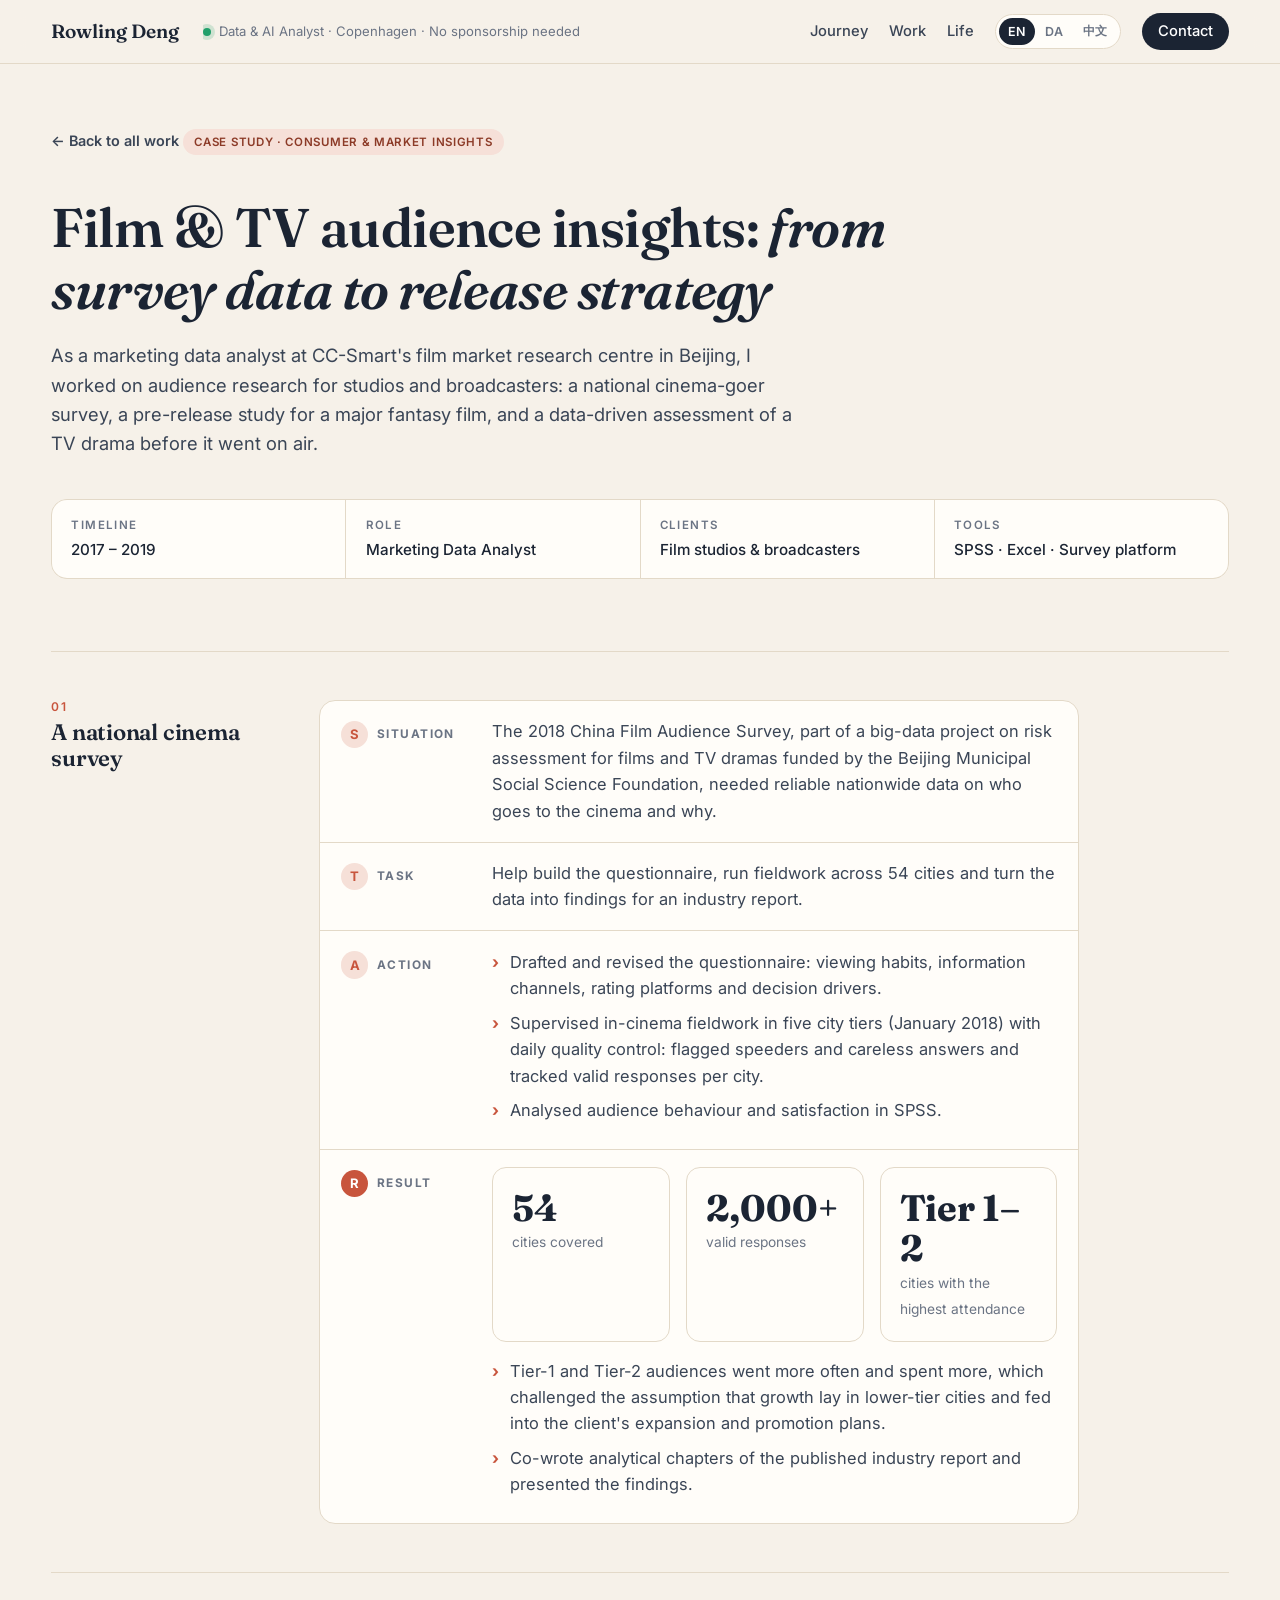
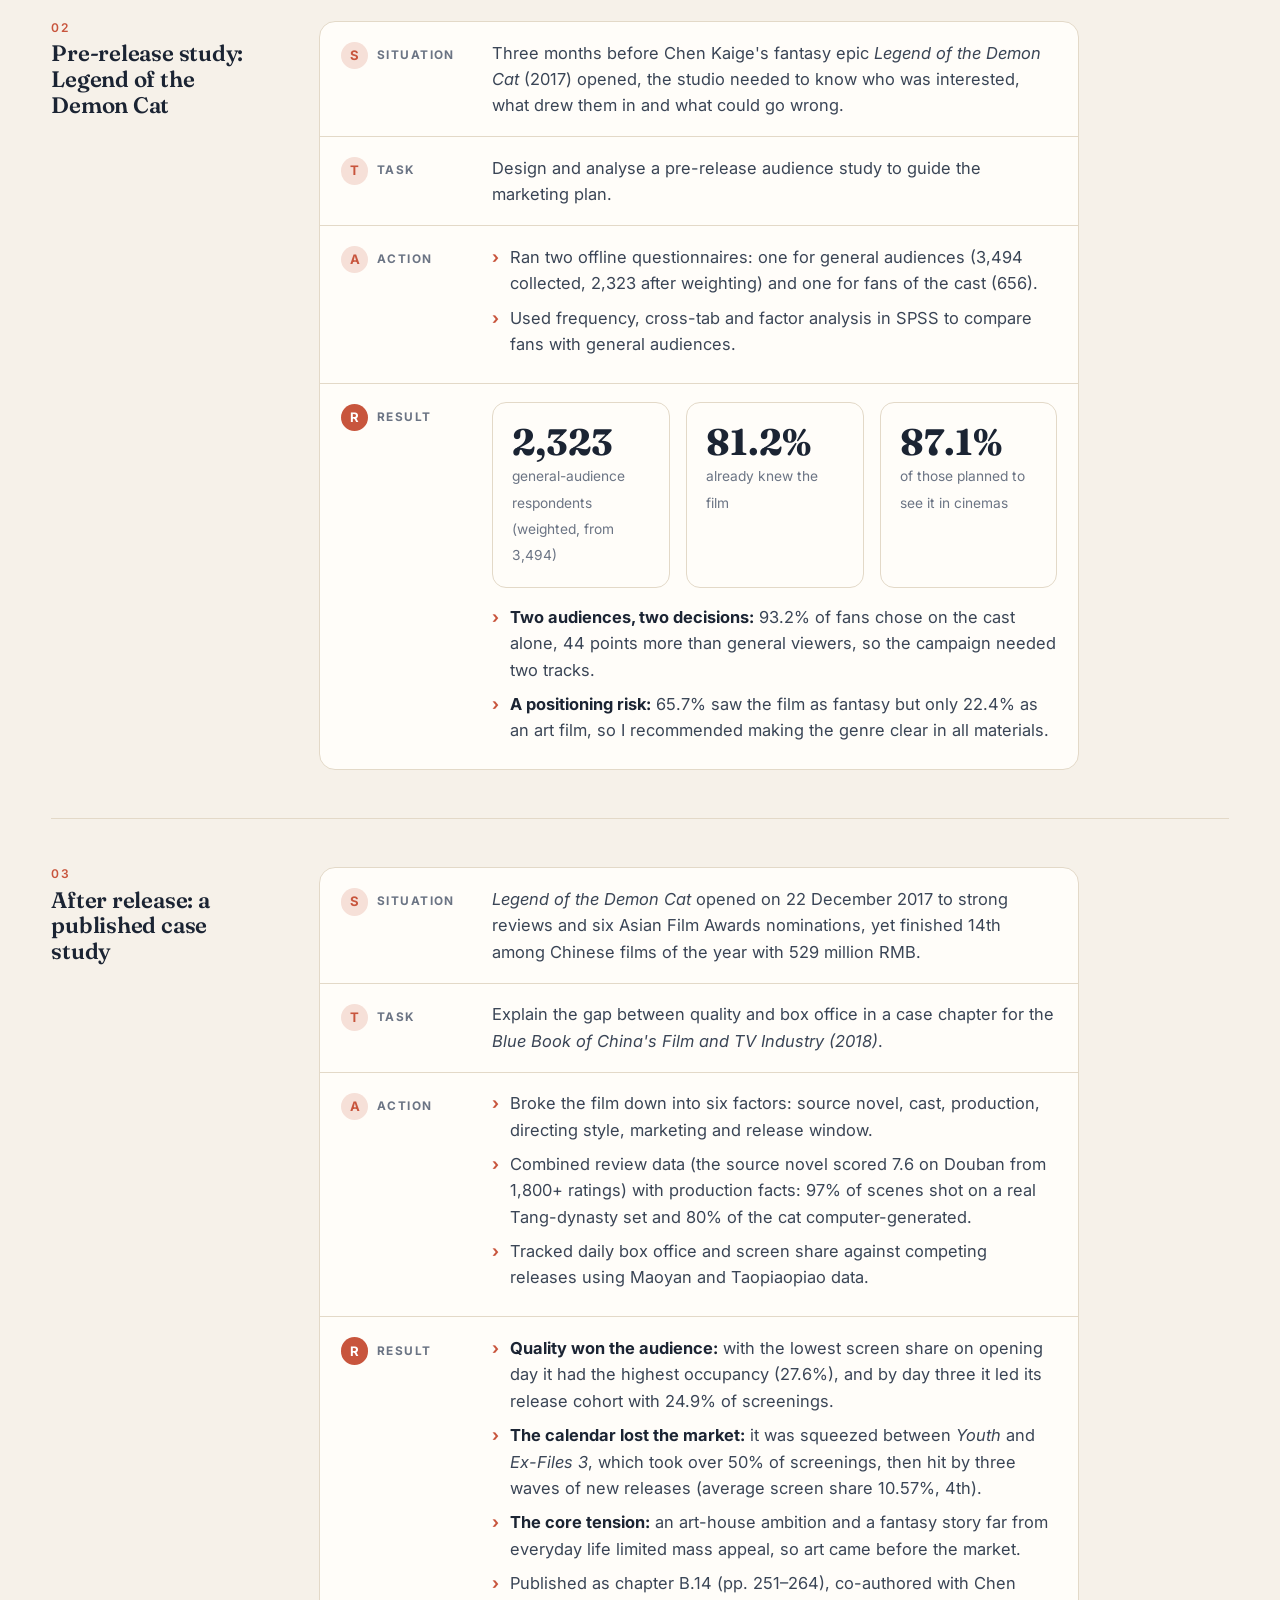
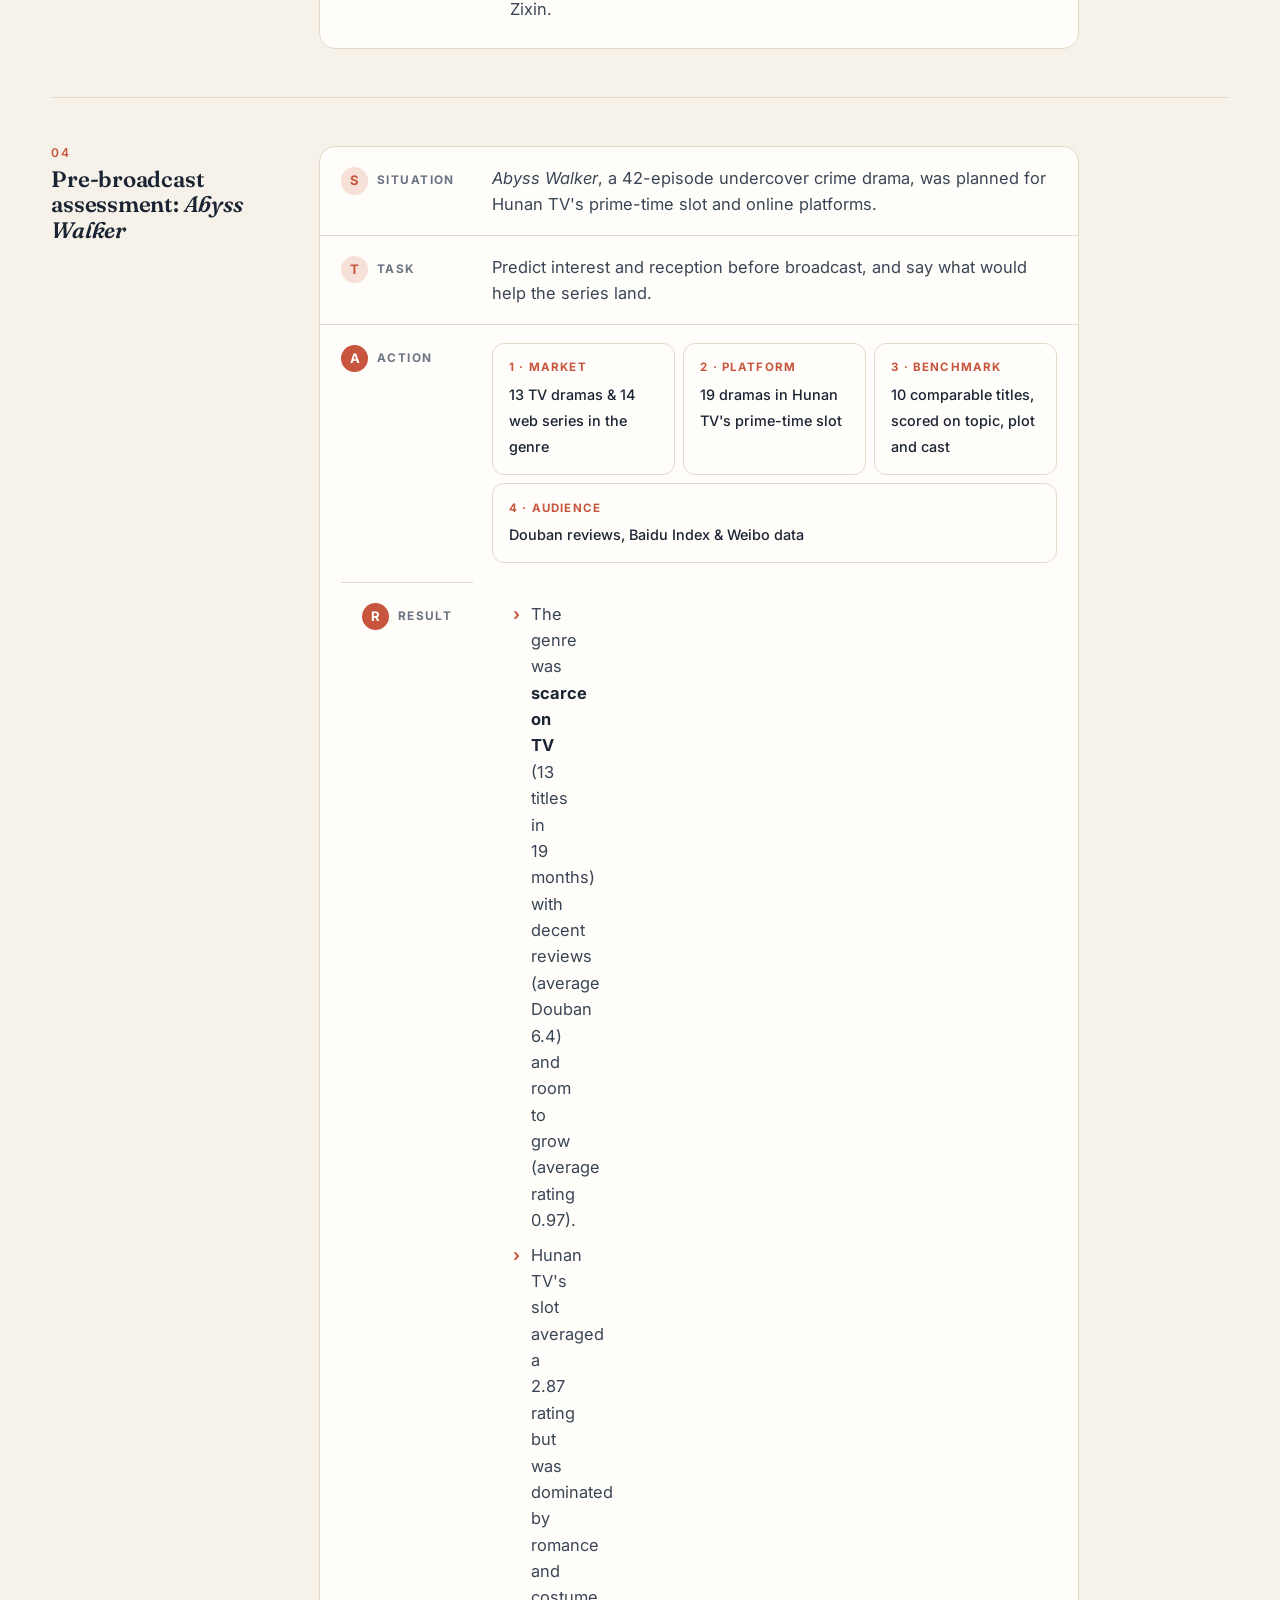
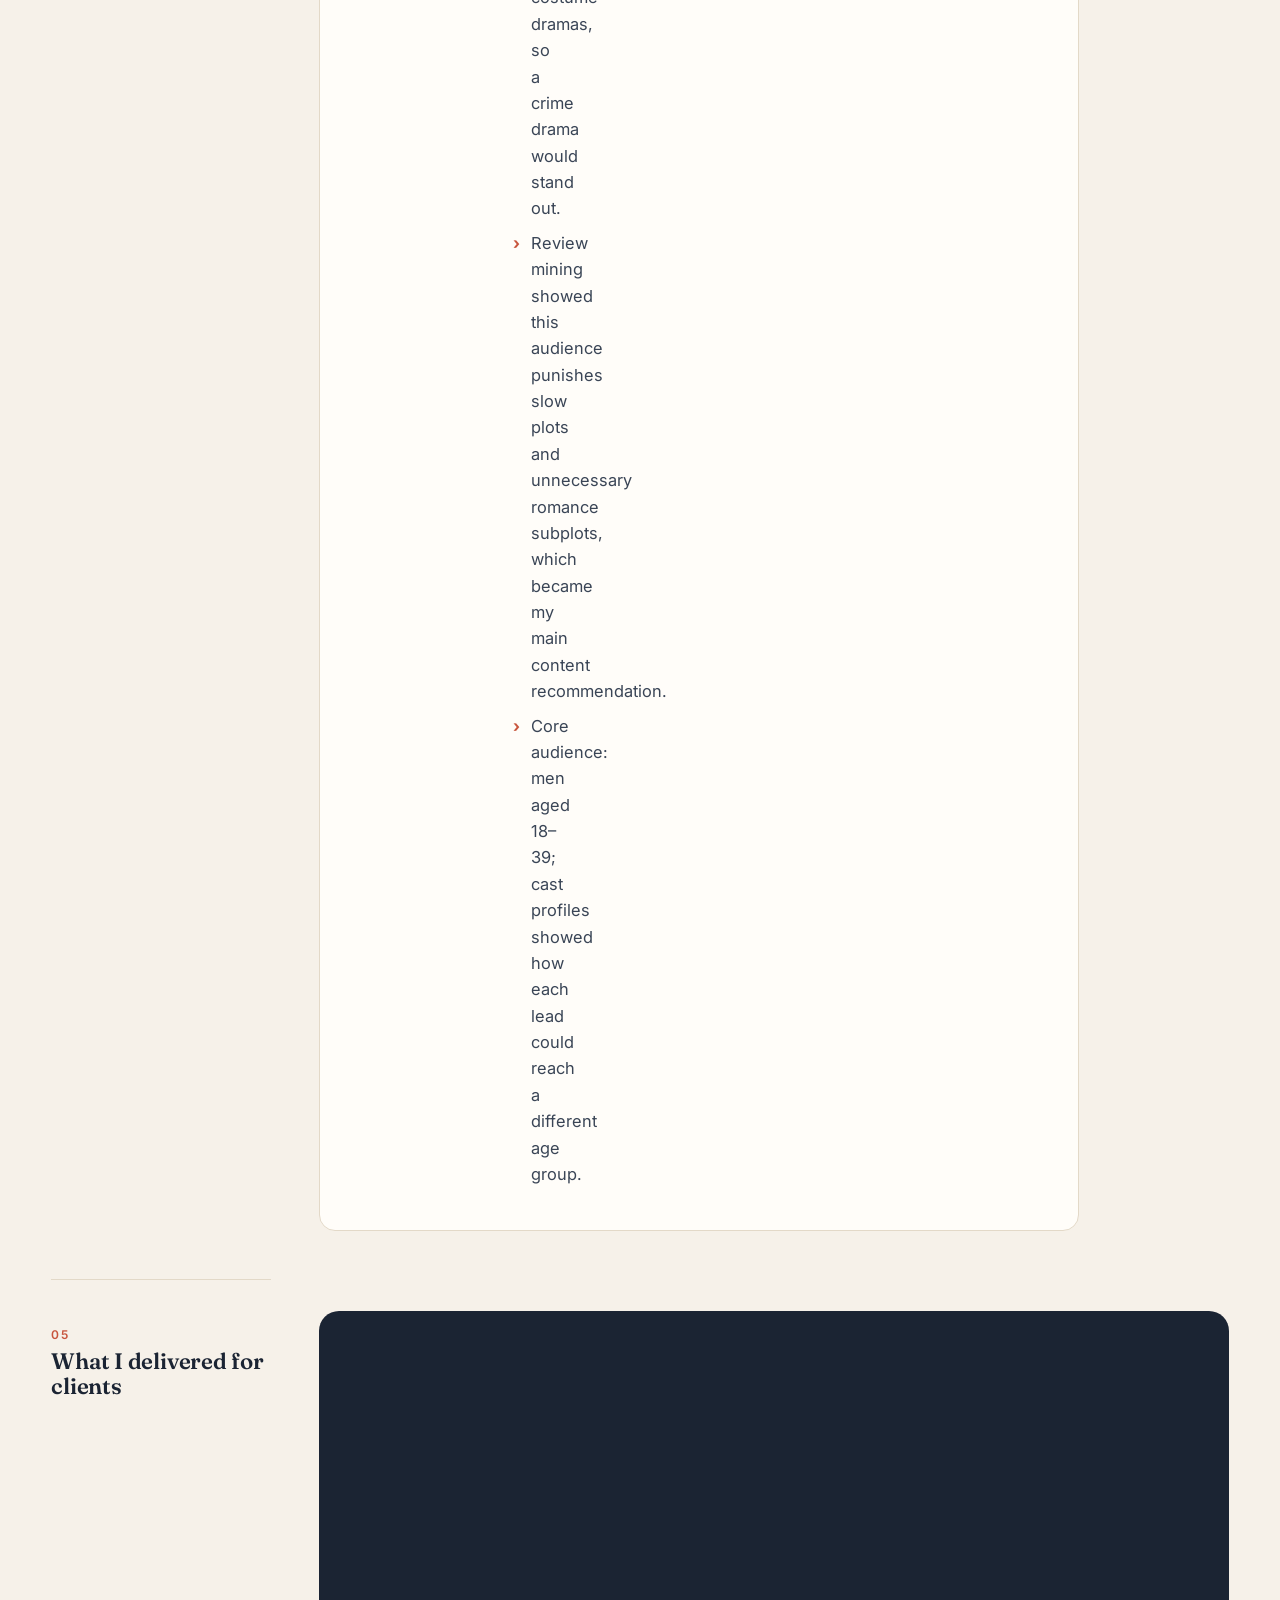
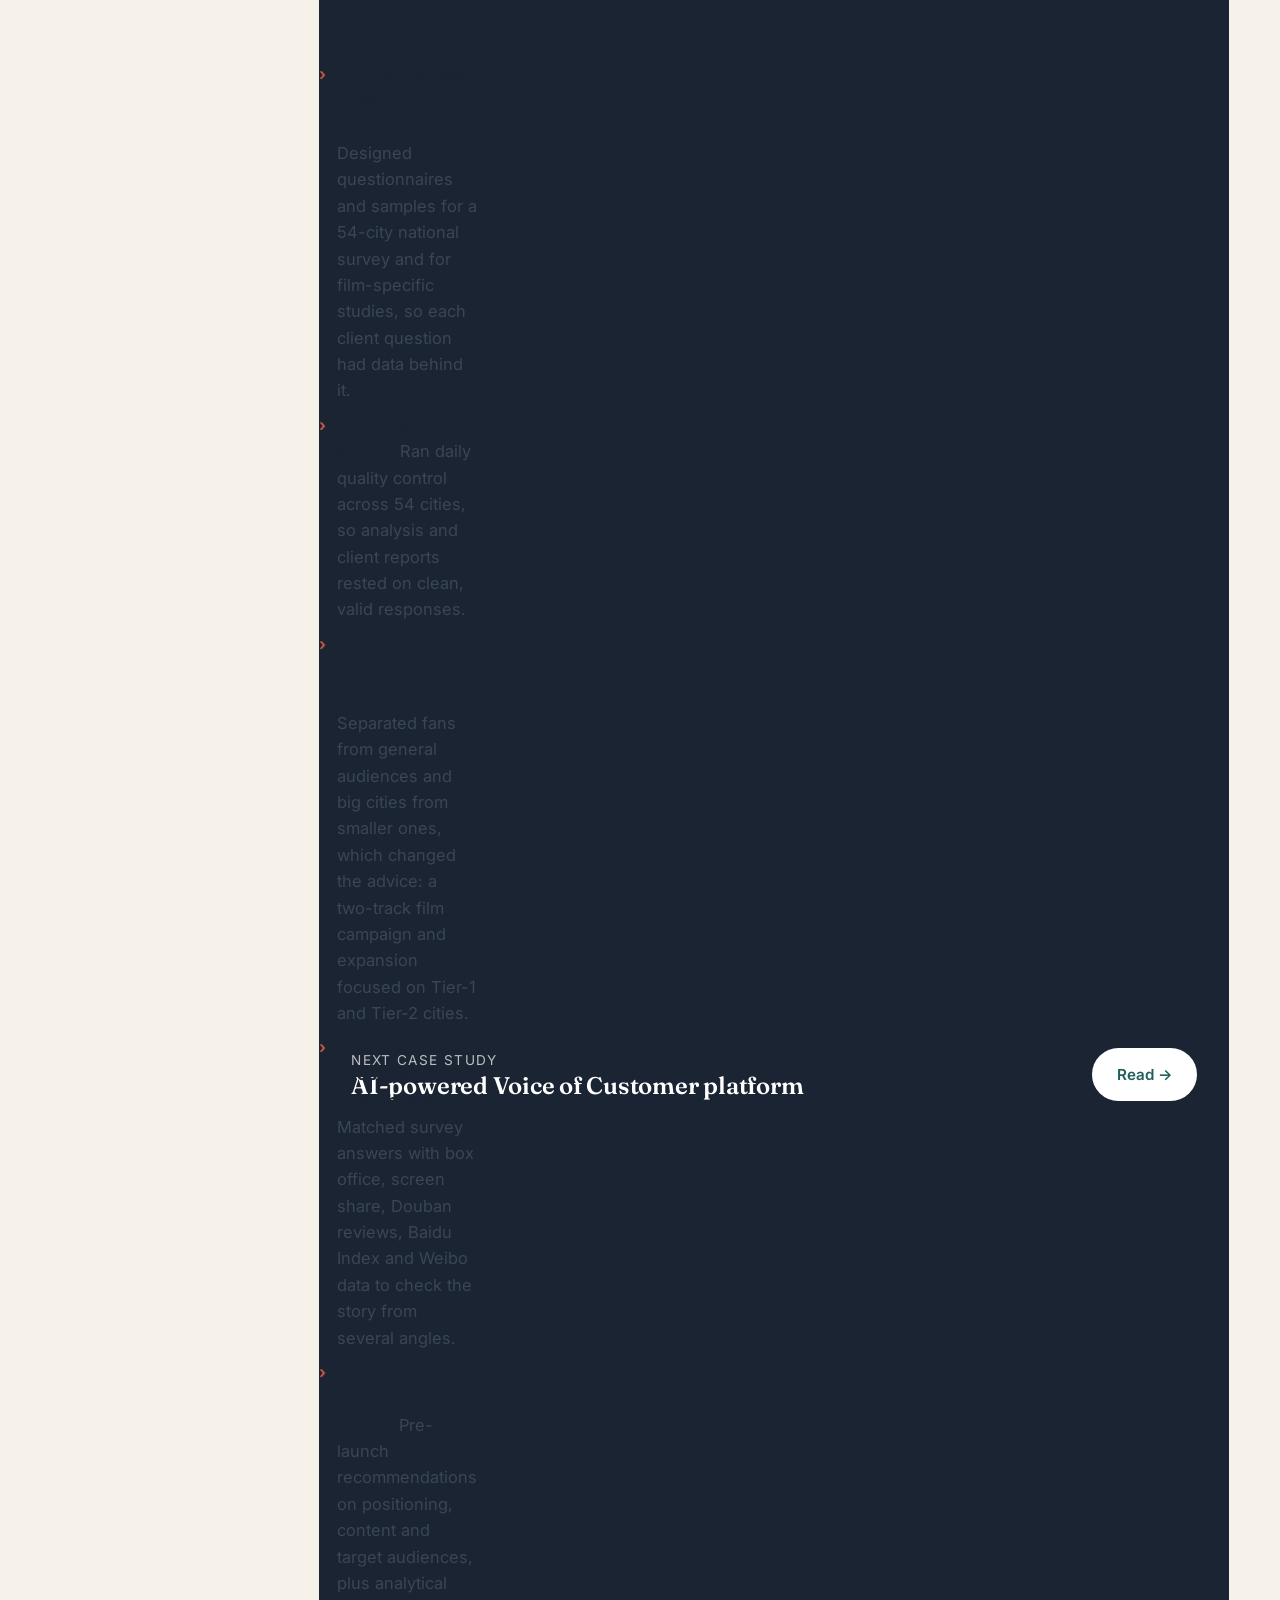
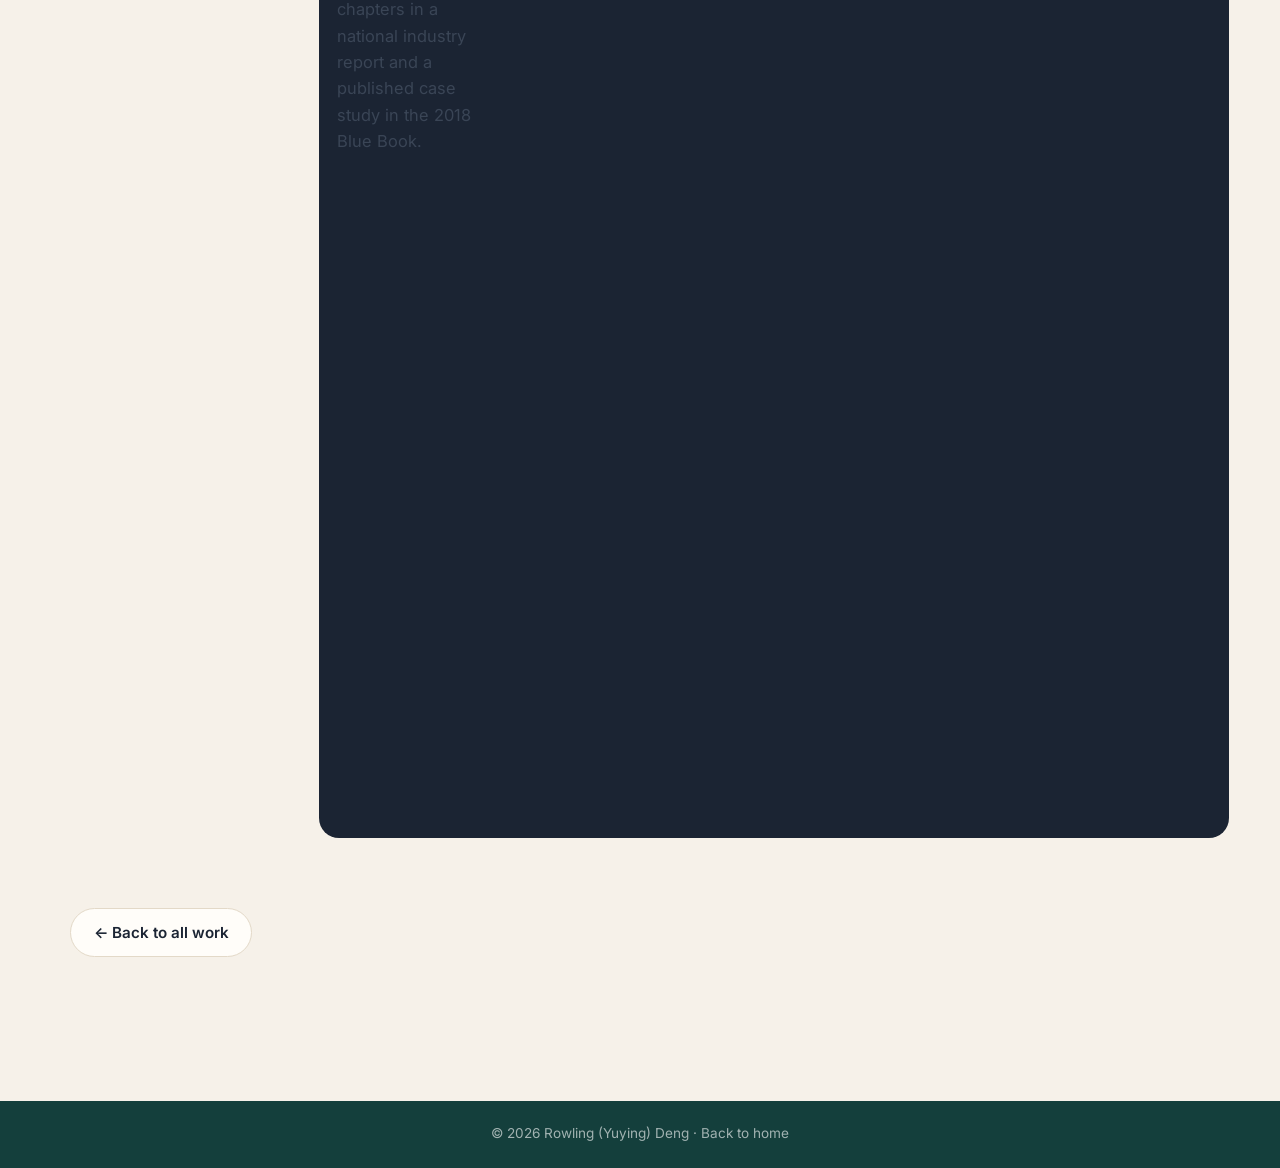
==== work/audience-insights.html @ 627e53a0 "PhD card: 2,895 WeChat users; BI case section 05 as deliverables Co-Authored-By: Claude Opus 5.5 <no" ====
<!DOCTYPE html>
<html lang="en">
<head>
  <meta charset="UTF-8" />
  <meta name="viewport" content="width=device-width, initial-scale=1.0" />
  <title>Film & TV audience insights · Case study · Rowling Deng</title>
  <meta name="description" content="Case study: survey-based audience research for film and TV: a 54-city cinema survey, a pre-release study for Legend of the Demon Cat and a pre-broadcast assessment for a TV drama." />
  <link rel="canonical" href="https://yuying6668.github.io/work/audience-insights.html" />
  <meta property="og:type" content="article" />
  <meta property="og:title" content="Film & TV audience insights · Rowling Deng" />
  <meta property="og:description" content="54-city cinema survey, a 2,979-person pre-release study and a published case chapter." />
  <meta property="og:url" content="https://yuying6668.github.io/work/audience-insights.html" />
  <meta property="og:image" content="https://yuying6668.github.io/assets/og-image-v3.png" />
  <meta property="og:image:width" content="1200" />
  <meta property="og:image:height" content="630" />
  <meta name="twitter:card" content="summary_large_image" />
  <link rel="icon" href="data:image/svg+xml,%3Csvg xmlns='http://www.w3.org/2000/svg' viewBox='0 0 64 64'%3E%3Crect width='64' height='64' rx='14' fill='%231f5f5b'/%3E%3Ctext x='32' y='43' font-family='Georgia,serif' font-size='30' font-weight='600' fill='white' text-anchor='middle'%3ERD%3C/text%3E%3C/svg%3E" />
  <link rel="preconnect" href="https://fonts.googleapis.com" />
  <link rel="preconnect" href="https://fonts.gstatic.com" crossorigin />
  <link href="https://fonts.googleapis.com/css2?family=Inter:wght@400;500;600;700&family=Fraunces:ital,opsz,wght@0,9..144,500;0,9..144,600;1,9..144,500&display=swap" rel="stylesheet" />
  <link rel="stylesheet" href="../style.css?v=202611051352" />
</head>
<body class="case-research">

<header class="topbar">
  <div class="wrap topbar-inner">
    <a href="../index.html" class="brand">Rowling Deng</a>
    <span class="topbar-status"><span class="dot"></span><span data-i18n="status">Data &amp; AI Analyst · Copenhagen · No sponsorship needed</span></span>
    <nav class="topnav">
      <a href="../index.html#journey" data-i18n="nav.journey">Journey</a>
      <a href="../index.html#work" data-i18n="nav.work">Work</a>
      <a href="../index.html#life" data-i18n="nav.life">Life</a>
      <div class="lang-switch" role="group" aria-label="Language">
        <button type="button" data-lang="en" aria-pressed="true">EN</button>
        <button type="button" data-lang="da" aria-pressed="false">DA</button>
        <button type="button" data-lang="zh" aria-pressed="false">中文</button>
      </div>
      <a href="../index.html#contact" class="pill-btn" data-i18n="nav.contact">Contact</a>
    </nav>
  </div>
</header>

<main>
  <section class="case-hero">
    <div class="wrap">
      <a href="../index.html#work" class="back" data-i18n="cs.back">← Back to all work</a>
      <span class="tag tag-research" data-i18n="au.tag">Case study · Consumer &amp; market insights</span>
      <h1 data-i18n="au.title">Film &amp; TV audience insights: <em>from survey data to release strategy</em></h1>
      <p class="lead" data-i18n="au.lead">
        As a marketing data analyst at CC-Smart's film market research centre in Beijing, I worked on audience research for studios and broadcasters:
        a national cinema-goer survey, a pre-release study for a major fantasy film, and a data-driven assessment of a TV drama before it went on air.
      </p>
      <dl class="case-meta">
        <div><dt data-i18n="cs.timeline">Timeline</dt><dd data-i18n="au.m1">2017 – 2019</dd></div>
        <div><dt data-i18n="cs.role">Role</dt><dd data-i18n="au.m2">Marketing Data Analyst</dd></div>
        <div><dt data-i18n="cs.clients">Clients</dt><dd data-i18n="au.m3">Film studios &amp; broadcasters</dd></div>
        <div><dt data-i18n="cs.tools">Tools</dt><dd>SPSS · Excel · Survey platform</dd></div>
      </dl>
    </div>
  </section>

  <section class="case-body">
    <div class="wrap">

      <div class="case-section">
        <h2><small>01</small><span data-i18n="au.s1">A national cinema survey</span></h2>
        <div class="content">
          <div class="star">
            <div class="star-row">
              <span class="star-k"><b>S</b><span data-i18n="star.s">Situation</span></span>
              <div class="star-v"><p data-i18n="au.p1.s">The 2018 China Film Audience Survey, part of a big-data project on risk assessment for films and TV dramas funded by the Beijing Municipal Social Science Foundation, needed reliable nationwide data on who goes to the cinema and why.</p></div>
            </div>
            <div class="star-row">
              <span class="star-k"><b>T</b><span data-i18n="star.t">Task</span></span>
              <div class="star-v"><p data-i18n="au.p1.t">Help build the questionnaire, run fieldwork across 54 cities and turn the data into findings for an industry report.</p></div>
            </div>
            <div class="star-row">
              <span class="star-k"><b>A</b><span data-i18n="star.a">Action</span></span>
              <div class="star-v"><ul data-i18n="au.p1.a"><li>Drafted and revised the questionnaire: viewing habits, information channels, rating platforms and decision drivers.</li><li>Supervised in-cinema fieldwork in five city tiers (January 2018) with daily quality control: flagged speeders and careless answers and tracked valid responses per city.</li><li>Analysed audience behaviour and satisfaction in SPSS.</li></ul></div>
            </div>
            <div class="star-row">
              <span class="star-k"><b>R</b><span data-i18n="star.r">Result</span></span>
              <div class="star-v"><div class="big-metrics">
                <div><strong>54</strong><span data-i18n="au.k1">cities covered</span></div>
                <div><strong>2,000+</strong><span data-i18n="au.k2">valid responses</span></div>
                <div><strong>Tier 1–2</strong><span data-i18n="au.k3">cities with the highest attendance</span></div>
              </div><ul data-i18n="au.p1.r"><li>Tier-1 and Tier-2 audiences went more often and spent more, which challenged the assumption that growth lay in lower-tier cities and fed into the client's expansion and promotion plans.</li><li>Co-wrote analytical chapters of the published industry report and presented the findings.</li></ul></div>
            </div>
          </div>
        </div>
      </div>

      <div class="case-section">
        <h2><small>02</small><span data-i18n="au.s2">Pre-release study: Legend of the Demon Cat</span></h2>
        <div class="content">
          <div class="star">
            <div class="star-row">
              <span class="star-k"><b>S</b><span data-i18n="star.s">Situation</span></span>
              <div class="star-v"><p data-i18n="au.p2.s">Three months before Chen Kaige's fantasy epic <em>Legend of the Demon Cat</em> (2017) opened, the studio needed to know who was interested, what drew them in and what could go wrong.</p></div>
            </div>
            <div class="star-row">
              <span class="star-k"><b>T</b><span data-i18n="star.t">Task</span></span>
              <div class="star-v"><p data-i18n="au.p2.t">Design and analyse a pre-release audience study to guide the marketing plan.</p></div>
            </div>
            <div class="star-row">
              <span class="star-k"><b>A</b><span data-i18n="star.a">Action</span></span>
              <div class="star-v"><ul data-i18n="au.p2.a"><li>Ran two offline questionnaires: one for general audiences (3,494 collected, 2,323 after weighting) and one for fans of the cast (656).</li><li>Used frequency, cross-tab and factor analysis in SPSS to compare fans with general audiences.</li></ul></div>
            </div>
            <div class="star-row">
              <span class="star-k"><b>R</b><span data-i18n="star.r">Result</span></span>
              <div class="star-v"><div class="big-metrics">
                <div><strong>2,323</strong><span data-i18n="au.k4">general-audience respondents (weighted, from 3,494)</span></div>
                <div><strong>81.2%</strong><span data-i18n="au.k5">already knew the film</span></div>
                <div><strong>87.1%</strong><span data-i18n="au.k6">of those planned to see it in cinemas</span></div>
              </div><ul data-i18n="au.p2.r"><li><strong>Two audiences, two decisions:</strong> 93.2% of fans chose on the cast alone, 44 points more than general viewers, so the campaign needed two tracks.</li><li><strong>A positioning risk:</strong> 65.7% saw the film as fantasy but only 22.4% as an art film, so I recommended making the genre clear in all materials.</li></ul></div>
            </div>
          </div>
        </div>
      </div>

      <div class="case-section">
        <h2><small>03</small><span data-i18n="au.s3">After release: a published case study</span></h2>
        <div class="content">
          <div class="star">
            <div class="star-row">
              <span class="star-k"><b>S</b><span data-i18n="star.s">Situation</span></span>
              <div class="star-v"><p data-i18n="au.pb.s"><em>Legend of the Demon Cat</em> opened on 22 December 2017 to strong reviews and six Asian Film Awards nominations, yet finished 14th among Chinese films of the year with 529 million RMB.</p></div>
            </div>
            <div class="star-row">
              <span class="star-k"><b>T</b><span data-i18n="star.t">Task</span></span>
              <div class="star-v"><p data-i18n="au.pb.t">Explain the gap between quality and box office in a case chapter for the <em>Blue Book of China's Film and TV Industry (2018)</em>.</p></div>
            </div>
            <div class="star-row">
              <span class="star-k"><b>A</b><span data-i18n="star.a">Action</span></span>
              <div class="star-v"><ul data-i18n="au.pb.a"><li>Broke the film down into six factors: source novel, cast, production, directing style, marketing and release window.</li><li>Combined review data (the source novel scored 7.6 on Douban from 1,800+ ratings) with production facts: 97% of scenes shot on a real Tang-dynasty set and 80% of the cat computer-generated.</li><li>Tracked daily box office and screen share against competing releases using Maoyan and Taopiaopiao data.</li></ul></div>
            </div>
            <div class="star-row">
              <span class="star-k"><b>R</b><span data-i18n="star.r">Result</span></span>
              <div class="star-v"><ul data-i18n="au.pb.r"><li><strong>Quality won the audience:</strong> with the lowest screen share on opening day it had the highest occupancy (27.6%), and by day three it led its release cohort with 24.9% of screenings.</li><li><strong>The calendar lost the market:</strong> it was squeezed between <em>Youth</em> and <em>Ex-Files 3</em>, which took over 50% of screenings, then hit by three waves of new releases (average screen share 10.57%, 4th).</li><li><strong>The core tension:</strong> an art-house ambition and a fantasy story far from everyday life limited mass appeal, so art came before the market.</li><li>Published as chapter B.14 (pp. 251–264), co-authored with Chen Zixin.</li></ul></div>
            </div>
          </div>
        </div>
      </div>

      <div class="case-section">
        <h2><small>04</small><span data-i18n="au.s4">Pre-broadcast assessment: <em>Abyss Walker</em></span></h2>
        <div class="content">
          <div class="star">
            <div class="star-row">
              <span class="star-k"><b>S</b><span data-i18n="star.s">Situation</span></span>
              <div class="star-v"><p data-i18n="au.p3.s"><em>Abyss Walker</em>, a 42-episode undercover crime drama, was planned for Hunan TV's prime-time slot and online platforms.</p></div>
            </div>
            <div class="star-row">
              <span class="star-k"><b>T</b><span data-i18n="star.t">Task</span></span>
              <div class="star-v"><p data-i18n="au.p3.t">Predict interest and reception before broadcast, and say what would help the series land.</p></div>
            </div>
            <div class="star-row">
              <span class="star-k"><b>A</b><span data-i18n="star.a">Action</span></span>
              <div class="star-v"><div class="pipeline" data-i18n="au.s4.pipe">
            <div class="step"><b>1 · Market</b><span>13 TV dramas &amp; 14 web series in the genre</span></div>
            <div class="step"><b>2 · Platform</b><span>19 dramas in Hunan TV's prime-time slot</span></div>
            <div class="step"><b>3 · Benchmark</b><span>10 comparable titles, scored on topic, plot and cast</span></div>
            <div class="step"><b>4 · Audience</b><span>Douban reviews, Baidu Index &amp; Weibo data</span></div>
          </div>
            </div>
            <div class="star-row">
              <span class="star-k"><b>R</b><span data-i18n="star.r">Result</span></span>
              <div class="star-v"><ul data-i18n="au.p3.r"><li>The genre was <strong>scarce on TV</strong> (13 titles in 19 months) with decent reviews (average Douban 6.4) and room to grow (average rating 0.97).</li><li>Hunan TV's slot averaged a 2.87 rating but was dominated by romance and costume dramas, so a crime drama would stand out.</li><li>Review mining showed this audience punishes slow plots and unnecessary romance subplots, which became my main content recommendation.</li><li>Core audience: men aged 18–39; cast profiles showed how each lead could reach a different age group.</li></ul></div>
            </div>
          </div>
        </div>
      </div>

      <div class="case-section">
        <h2><small>05</small><span data-i18n="au.s5">What I delivered for clients</span></h2>
        <div class="content">
          <p data-i18n="au.s5.p">As a marketing data analyst, my job was to give studios, distributors and broadcasters evidence they could act on before money was spent. Across these projects I contributed in five ways:</p>
          <ul data-i18n="au.s5.ul">
            <li><strong>Turned business questions into research.</strong> Designed questionnaires and samples for a 54-city national survey and for film-specific studies, so each client question had data behind it.</li>
            <li><strong>Protected data quality.</strong> Ran daily quality control across 54 cities, so analysis and client reports rested on clean, valid responses.</li>
            <li><strong>Segmented before recommending.</strong> Separated fans from general audiences and big cities from smaller ones, which changed the advice: a two-track film campaign and expansion focused on Tier-1 and Tier-2 cities.</li>
            <li><strong>Combined what people say with what they do.</strong> Matched survey answers with box office, screen share, Douban reviews, Baidu Index and Weibo data to check the story from several angles.</li>
            <li><strong>Delivered decision-ready output.</strong> Pre-launch recommendations on positioning, content and target audiences, plus analytical chapters in a national industry report and a published case study in the 2018 Blue Book.</li>
          </ul>
          <p data-i18n="au.s5.p2">The same approach still guides my work today: start from the decision, protect the data, segment the audience and finish with a clear recommendation, now with BI dashboards and AI.</p>
          <div class="stack-chips">
            <span>Questionnaire design</span><span>Fieldwork QA</span><span>Weighting</span><span>Segmentation</span><span>Competitive benchmarking</span><span>Review mining</span><span>SPSS</span><span>Excel</span>
          </div>
        </div>
      </div>

      <a class="next-case" href="mias-cruises.html">
        <div><p data-i18n="cs.next">Next case study</p><h3 data-i18n="w1.title">AI-powered Voice of Customer platform</h3></div>
        <span class="btn btn-light" data-i18n="cs.read">Read →</span>
      </a>
      <div class="back-home-row"><a class="back-home" href="../index.html#work" data-i18n="cs.back">← Back to all work</a></div>
    </div>
  </section>
</main>

<footer class="footer">
  <div class="wrap">© 2026 Rowling (Yuying) Deng · <a href="../index.html" style="color:inherit" data-i18n="cs.home">Back to home</a></div>
</footer>
<script src="../i18n.js?v=202611051352"></script>
<script data-goatcounter="https://rowlingdeng.goatcounter.com/count" async src="https://gc.zgo.at/count.js"></script>
</body>
</html>
---- style.css ----
/* =========================================================
   Rowling Deng — "From Suzhou to Copenhagen"
   Warm Nordic paper + ink + teal + terracotta route
   ========================================================= */
:root {
  --paper: #f6f1e9;
  --paper-2: #efe7da;
  --card: #fffdf9;
  --ink: #1b2433;
  --ink-2: #3a4556;
  --muted: #6b7484;
  --line: #e3d9c8;
  --teal: #1f5f5b;
  --teal-soft: #dcebe8;
  --route: #c8553d;
  --route-soft: #f6e0d8;
  --ai: #5b4bb7;
  --ai-soft: #ece9fa;
  --land: #e4d8c3;
  --radius: 16px;
  --serif: "Fraunces", Georgia, serif;
  --sans: "Inter", -apple-system, BlinkMacSystemFont, "Segoe UI", sans-serif;
  --topbar: 64px;
}

* { box-sizing: border-box; margin: 0; padding: 0; }
html { scroll-behavior: smooth; scroll-padding-top: calc(var(--topbar) + 12px); }
body { font-family: var(--sans); color: var(--ink); background: var(--paper); line-height: 1.6; font-size: 16px; -webkit-font-smoothing: antialiased; overflow-x: hidden; }
a { color: var(--teal); text-decoration: none; }
img { max-width: 100%; height: auto; display: block; }
ul, ol { list-style: none; }
em { font-style: italic; }
.wrap { width: min(1180px, 92%); margin: 0 auto; }
.muted { color: var(--muted); }
.small { font-size: .82rem; }

h1, h2, h3 { font-family: var(--serif); font-weight: 600; letter-spacing: -.01em; line-height: 1.15; }
h2 { font-size: clamp(1.9rem, 3.4vw, 2.8rem); margin-bottom: 1rem; }
.kicker { font-size: .78rem; font-weight: 600; letter-spacing: .16em; text-transform: uppercase; color: var(--route); margin-bottom: .8rem; }
.kicker-light { color: #f3c3b5; }
.section-lead { color: var(--muted); font-size: 1.08rem; max-width: 640px; }

/* ---------- Buttons ---------- */
.btn { display: inline-flex; align-items: center; gap: .4rem; padding: .85rem 1.5rem; border-radius: 999px; font-weight: 600; font-size: .95rem; border: 1.5px solid transparent; transition: transform .2s, background .2s, border-color .2s; }
.btn:hover { transform: translateY(-2px); }
.btn-primary { background: var(--ink); color: #fff; }
.btn-primary:hover { background: var(--teal); }
.btn-ghost { border-color: var(--ink); color: var(--ink); }
.btn-ghost:hover { background: var(--ink); color: #fff; }
.btn-light { background: #fff; color: var(--teal); }
.btn-outline-light { border-color: rgba(255,255,255,.5); color: #fff; }
.btn-outline-light:hover { border-color: #fff; }
.text-link { font-weight: 600; color: var(--teal); display: inline-block; margin-top: .6rem; }
.text-link:hover { text-decoration: underline; }

/* ---------- Top bar ---------- */
.topbar { position: sticky; top: 0; z-index: 50; height: var(--topbar); background: rgba(246,241,233,.88); backdrop-filter: blur(12px); border-bottom: 1px solid var(--line); }
.topbar-inner { height: 100%; display: flex; align-items: center; gap: 1.5rem; }
.brand { font-family: var(--serif); font-weight: 600; font-size: 1.2rem; color: var(--ink); white-space: nowrap; }
.topbar-status { display: flex; align-items: center; gap: .5rem; font-size: .82rem; color: var(--muted); white-space: nowrap; overflow: hidden; text-overflow: ellipsis; }
.topnav { margin-left: auto; display: flex; align-items: center; gap: 1.3rem; }
.topnav a { color: var(--ink-2); font-size: .92rem; font-weight: 500; }
.topnav a:hover { color: var(--route); }
.topnav a.is-active { color: var(--route); }
.pill-btn { background: var(--ink); color: #fff !important; padding: .45rem 1rem; border-radius: 999px; }
.pill-btn:hover { background: var(--teal); }
.pill-outline { background: transparent; color: var(--ink) !important; border: 1.5px solid var(--ink); padding: .38rem .9rem; }
.pill-outline:hover { background: var(--ink); color: #fff !important; }
.lang-switch { display: inline-flex; background: var(--card); border: 1px solid var(--line); border-radius: 999px; padding: 3px; }
.lang-switch button { border: 0; background: transparent; font: 600 .78rem var(--sans); color: var(--muted); padding: .32rem .62rem; border-radius: 999px; cursor: pointer; transition: all .2s; }
.lang-switch button:hover { color: var(--ink); }
.lang-switch button[aria-pressed="true"] { background: var(--ink); color: #fff; }
.dot { width: 8px; height: 8px; border-radius: 50%; background: #22a06b; box-shadow: 0 0 0 4px rgba(34,160,107,.18); flex-shrink: 0; display: inline-block; }

/* ---------- Hero ---------- */
.hero { padding: 80px 0 64px; position: relative; }
.hero::before { content: ""; position: absolute; inset: 0; background: radial-gradient(800px 400px at 85% 20%, var(--route-soft), transparent 70%), radial-gradient(700px 400px at 0% 100%, var(--teal-soft), transparent 70%); opacity: .7; z-index: -1; }
.hero-grid { display: grid; grid-template-columns: minmax(0, 1fr) 320px; gap: 3.5rem; align-items: center; }
.hero h1 { font-size: clamp(2.2rem, 4.6vw, 3.7rem); margin-bottom: 1.5rem; }
.hero h1 em { color: var(--route); }
.lead { font-size: 1.15rem; color: var(--ink-2); max-width: 640px; margin-bottom: 2rem; }
.lead em { color: var(--teal); }
.hero-cta { display: flex; gap: .8rem; flex-wrap: wrap; }
.hero-contact { display: flex; flex-wrap: wrap; gap: .6rem 1.6rem; margin-top: 1.6rem; }
.hero-contact a { display: inline-flex; align-items: center; gap: .55rem; color: var(--ink-2); font-weight: 500; font-size: .95rem; }
.hero-contact a:hover { color: var(--route); }
.hero-contact .ic { width: 30px; height: 30px; border-radius: 50%; background: var(--card); border: 1px solid var(--line); display: grid; place-items: center; font-size: .85rem; color: var(--ink); }
.hero-contact .ic-in { background: #0a66c2; border-color: #0a66c2; color: #fff; font-weight: 700; font-size: .78rem; }

.hero-card { background: var(--card); border: 1px solid var(--line); border-radius: 18px; padding: 0 0 6px; overflow: hidden; box-shadow: 0 24px 50px -34px rgba(27,36,51,.45); max-width: 340px; justify-self: end; width: 100%; }
.hc-cover { height: 92px; background: linear-gradient(120deg, #1f5f5b, #4f938c 55%, #c8553d); }
.hero-card img.hc-avatar { width: 136px; height: 136px; border-radius: 50%; object-fit: cover; border: 4px solid var(--card); box-shadow: 0 0 0 1px var(--line), 0 8px 20px -10px rgba(27,36,51,.5); margin: -68px 0 0 22px; position: relative; background: var(--card); }
.hero-card-body { padding: .7rem 1.4rem 1rem; }
@media (min-width: 901px) { .hero-card .hc-loc, .hero-card .hc-open { white-space: nowrap; } }
.hc-name { font-family: var(--serif); font-size: 1.25rem; font-weight: 600; }
.hc-role { color: var(--ink-2); font-size: .92rem; }
.hc-loc { color: var(--muted); font-size: .86rem; margin-top: .4rem; }
.hc-open { display: flex; align-items: center; gap: .5rem; font-size: .82rem; font-weight: 500; margin-top: .7rem; padding-top: .7rem; border-top: 1px dashed var(--line); }

.stats { display: grid; grid-template-columns: repeat(4, 1fr); gap: 1px; background: var(--line); border: 1px solid var(--line); border-radius: var(--radius); overflow: hidden; margin-top: 4rem; }
.stats li { background: var(--card); padding: 1.3rem 1.4rem; }
.stats strong { display: block; font-family: var(--serif); font-size: 1.8rem; font-weight: 600; color: var(--ink); }
.stats span { font-size: .85rem; color: var(--muted); }

.traits { display: grid; grid-template-columns: repeat(4, 1fr); gap: 1rem; margin-top: 3.5rem; }
.traits li { background: var(--card); border: 1px solid var(--line); border-radius: var(--radius); padding: 1.3rem 1.4rem; display: flex; flex-direction: column; gap: .3rem; transition: transform .25s, box-shadow .25s; }
.traits li:hover { transform: translateY(-3px); box-shadow: 0 20px 40px -30px rgba(27,36,51,.45); }
.traits .t-ic { font-size: 1.5rem; margin-bottom: .2rem; }
.traits strong { font-family: var(--serif); font-size: 1.15rem; font-weight: 600; line-height: 1.25; }
.traits span:not(.t-ic) { font-size: .86rem; color: var(--muted); }

/* ---------- Journey ---------- */
.journey { padding: 72px 0 40px; background: var(--paper-2); border-top: 1px solid var(--line); border-bottom: 1px solid var(--line); }
.journey-head { margin-bottom: 3rem; }
.journey-grid { display: grid; grid-template-columns: 1.05fr 1fr; gap: 3.5rem; align-items: start; }
.map-col { height: 100%; }
.map-sticky { position: sticky; top: calc(var(--topbar) + 24px); }
#map { width: 100%; height: auto; display: block; background: var(--card); border: 1px solid var(--line); border-radius: 20px; box-shadow: 0 24px 50px -36px rgba(27,36,51,.4); }
.sea { fill: #f3eee5; }
.land { fill: var(--land); stroke: #fffdf9; stroke-width: .8; stroke-linejoin: round; vector-effect: non-scaling-stroke; }
.land.china { fill: #dccdb2; stroke: #fffdf9; stroke-width: .6; }
.region { fill: var(--route); fill-opacity: 0; stroke: var(--route); stroke-opacity: 0; stroke-width: 1.4; vector-effect: non-scaling-stroke; transition: fill-opacity .6s, stroke-opacity .6s; pointer-events: none; }
.region.active { fill-opacity: .38; stroke-opacity: .9; }
.route-ghost { fill: none; stroke: var(--route); stroke-width: 1.4; stroke-dasharray: 3 5; opacity: .35; vector-effect: non-scaling-stroke; }
.route { fill: none; stroke: var(--route); stroke-width: 2.6; stroke-linecap: round; stroke-dasharray: 1; stroke-dashoffset: 1; transition: stroke-dashoffset 1.2s ease; vector-effect: non-scaling-stroke; }
.route.drawn { stroke-dashoffset: 0; }
.city circle.c-dot { fill: var(--card); stroke: var(--ink); stroke-width: 2; vector-effect: non-scaling-stroke; transition: fill .3s; }
.city circle.c-pulse { fill: var(--route); opacity: 0; transform-box: fill-box; transform-origin: center; }
.city text { font-family: var(--sans); font-weight: 600; fill: var(--ink); paint-order: stroke; stroke: var(--card); stroke-width: 4px; stroke-linejoin: round; transition: opacity .3s; }
.city.visited circle.c-dot { fill: var(--ink); }
.city.active circle.c-dot { fill: var(--route); stroke: var(--route); }
.city.active circle.c-pulse { animation: pulse 1.8s ease-out infinite; }
@keyframes pulse { 0% { opacity: .55; transform: scale(1); } 100% { opacity: 0; transform: scale(3.2); } }

.map-legend { display: flex; justify-content: space-between; gap: .5rem; margin-top: 1rem; }
.map-legend li { flex: 1; font-size: .78rem; font-weight: 600; color: var(--muted); padding: .5rem .6rem; border-radius: 10px; border: 1px solid transparent; cursor: pointer; transition: all .25s; text-align: center; }
.map-legend li b { font-weight: 600; }
.map-legend li span { display: block; font-family: var(--serif); font-size: .95rem; color: var(--line); transition: color .25s; }
.map-legend li.visited { color: var(--ink-2); }
.map-legend li.visited span { color: var(--ink-2); }
.map-legend li.active { background: var(--card); border-color: var(--line); color: var(--route); }
.map-legend li.active span { color: var(--route); }

.chapters { display: flex; flex-direction: column; gap: 5rem; padding-bottom: 6rem; }
.chapter { min-height: 70vh; opacity: .6; transition: opacity .35s; }
.chapter.active { opacity: 1; }
.ch-head { display: flex; gap: 1.1rem; align-items: flex-start; margin-bottom: 1.2rem; }
.ch-num { font-family: var(--serif); font-size: 3.2rem; line-height: .9; color: var(--route); font-weight: 600; }
.ch-place { font-size: .82rem; font-weight: 600; letter-spacing: .08em; text-transform: uppercase; color: var(--muted); margin-bottom: .25rem; }
.chapter h3 { font-size: clamp(1.5rem, 2.4vw, 2rem); }
.ch-story { font-size: 1.06rem; color: var(--ink-2); margin-bottom: 1.5rem; }
.ch-story em { color: var(--teal); }
.ch-story p + p { margin-top: .75rem; }
.pull { font-family: var(--serif); font-size: 1.35rem; line-height: 1.4; border-left: 3px solid var(--route); padding: .2rem 0 .2rem 1.2rem; margin: 0 0 1.6rem; color: var(--ink); }
.pull em { color: var(--route); }

.role { background: var(--card); border: 1px solid var(--line); border-radius: 14px; margin-bottom: .75rem; transition: box-shadow .25s, border-color .25s; }
.role:hover { border-color: #d3c4aa; }
.role[open] { box-shadow: 0 18px 36px -28px rgba(27,36,51,.35); }
.role > summary { list-style: none; cursor: pointer; padding: 1rem 3rem 1rem 1.2rem; position: relative; display: flex; flex-direction: column; gap: .1rem; }
.role > summary::-webkit-details-marker { display: none; }
.role > summary::after { content: "+"; position: absolute; right: 1.1rem; top: 50%; transform: translateY(-50%); width: 26px; height: 26px; border-radius: 50%; background: var(--paper); display: grid; place-items: center; font-weight: 600; color: var(--ink-2); transition: transform .25s, background .25s; }
.role[open] > summary::after { content: "–"; background: var(--route-soft); color: var(--route); }
.role-title { font-weight: 600; font-size: 1.02rem; }
.role-meta { font-size: .85rem; color: var(--muted); }
.role-body { padding: 0 1.2rem 1.2rem; font-size: .94rem; color: var(--ink-2); border-top: 1px dashed var(--line); padding-top: 1rem; margin: 0 0; }
.role-body ul li { position: relative; padding-left: 1rem; margin-bottom: .35rem; }
.role-body ul li::before { content: "›"; position: absolute; left: 0; color: var(--route); font-weight: 700; }
.role-grid { display: grid; grid-template-columns: 1fr; gap: 1rem; }
.role-grid h4 { font-size: .72rem; letter-spacing: .12em; text-transform: uppercase; color: var(--teal); margin-bottom: .35rem; }
.mini-metrics { display: grid; gap: .5rem; }
.mini-metrics p { background: var(--teal-soft); border-radius: 10px; padding: .5rem .8rem; font-size: .85rem; }
.mini-metrics strong { font-family: var(--serif); font-size: 1.2rem; color: var(--teal); margin-right: .2rem; }

.luggage { display: flex; flex-wrap: wrap; gap: .45rem; align-items: center; margin-top: 1.2rem; }
.luggage-label { flex-basis: 100%; font-size: .78rem; font-weight: 600; letter-spacing: .06em; text-transform: uppercase; color: var(--muted); margin-right: .3rem; }
.luggage span:not(.luggage-label) { font-size: .82rem; padding: .3rem .75rem; border-radius: 6px 999px 999px 6px; background: var(--route-soft); color: #8c3a27; border: 1px solid #ecc8bb; position: relative; padding-left: 1.1rem; }
.luggage span:not(.luggage-label)::before { content: ""; position: absolute; left: .45rem; top: 50%; width: 5px; height: 5px; border-radius: 50%; background: var(--paper); transform: translateY(-50%); box-shadow: 0 0 0 1px #ecc8bb; }

/* ---------- Work ---------- */
/* Skills: core + also */
.skills { padding: 88px 0 96px; }
.skills-lead { color: var(--muted); max-width: 640px; margin-top: .6rem; }
.skills-grid { display: grid; grid-template-columns: repeat(2, minmax(0, 1fr)); gap: 2.4rem 3.5rem; margin-top: 2.4rem; }
.skill-card { border-top: 2px solid var(--ink); padding-top: 1.1rem; }
.skill-card:nth-child(1) { border-top-color: var(--teal); }
.skill-card:nth-child(2) { border-top-color: var(--ai); }
.skill-card:nth-child(3) { border-top-color: var(--route); }
.skill-card h3 { font-family: var(--sans); font-size: .78rem; font-weight: 600; letter-spacing: .14em; text-transform: uppercase; color: var(--muted); margin-bottom: .8rem; }
.skill-core { display: flex; flex-wrap: wrap; gap: .4rem 1.6rem; }
.skill-core span { font-family: var(--serif); font-size: 1.45rem; font-weight: 600; color: var(--ink); line-height: 1.25; }
.skill-also { font-size: .9rem; color: var(--ink-2); margin-top: .7rem; line-height: 1.55; }
.skill-use { font-size: .82rem; color: var(--muted); margin-top: .5rem; }
.skill-use::before { content: "→ "; }
.skill-use a { font-weight: 600; }
.certs { display: grid; grid-template-columns: 220px minmax(0, 1fr); column-gap: 3rem; align-items: baseline; margin-top: 2.6rem; padding-top: 1.4rem; border-top: 1px solid var(--line); }
.certs h3 { font-size: .78rem; letter-spacing: .14em; text-transform: uppercase; color: var(--route); margin: 0; }
.certs ul { display: flex; flex-wrap: wrap; gap: .6rem 1.8rem; }
.certs a, .certs .cert-static { display: inline-flex; flex-direction: column; color: var(--ink); }
.certs a strong { border-bottom: 1px solid transparent; }
.certs a:hover strong { color: var(--route); border-bottom-color: var(--route); }
.certs strong { font-size: .95rem; font-weight: 600; }
.certs a span, .certs .cert-static span { font-size: .8rem; color: var(--muted); }
.work { padding: 96px 0; }
.work-grid { display: grid; grid-template-columns: 1fr 1fr; gap: 1.6rem; margin-top: 2rem; }
.work-card { display: flex; flex-direction: column; background: var(--card); border: 1px solid var(--line); border-radius: 20px; overflow: hidden; color: var(--ink); transition: transform .3s, box-shadow .3s; }
.work-card:hover { transform: translateY(-4px); box-shadow: 0 30px 60px -36px rgba(27,36,51,.45); }
.work-visual { height: 240px; display: flex; flex-direction: column; justify-content: center; align-items: center; gap: 1.4rem; background: linear-gradient(135deg, #2b2370, #5b4bb7 60%, #8b7ee0); color: #fff; padding: 1.5rem; }
.flow { display: flex; flex-wrap: wrap; justify-content: center; align-items: center; gap: .4rem; }
.flow span { background: rgba(255,255,255,.14); border: 1px solid rgba(255,255,255,.3); padding: .35rem .75rem; border-radius: 8px; font-size: .85rem; font-weight: 500; }
.flow i { font-style: normal; opacity: .7; }
.work-big { font-size: .95rem; opacity: .9; }
.work-big strong { font-family: var(--serif); font-size: 2.4rem; margin-right: .3rem; }
.work-body { padding: 1.6rem 1.8rem 1.8rem; }
.work-body h3 { font-size: 1.45rem; margin: .7rem 0 .5rem; }
.work-body p { color: var(--ink-2); font-size: .96rem; }
.work-body h3 a { color: var(--ink); }
.work-body h3 a:hover { color: var(--route); }
.work-links { display: flex; flex-wrap: wrap; gap: .5rem; margin-top: 1.2rem; }
.work-links a { font-size: .85rem; font-weight: 600; padding: .45rem .9rem; border-radius: 999px; border: 1px solid var(--line); color: var(--ink-2); background: var(--paper); transition: all .2s; }
.work-links a:hover { border-color: var(--ink); color: var(--ink); }
.work-links a.wl-primary { background: var(--ink); color: #fff; border-color: var(--ink); }
.work-links a.wl-primary:hover { background: var(--teal); border-color: var(--teal); }
.work-visual:hover { text-decoration: none; }
.tag { display: inline-block; font-size: .72rem; font-weight: 600; letter-spacing: .06em; text-transform: uppercase; padding: .25rem .7rem; border-radius: 999px; white-space: nowrap; }
.tag-ai { background: var(--ai-soft); color: var(--ai); }
.tag-bi { background: var(--teal-soft); color: var(--teal); }
.tag-research { background: var(--route-soft); color: #8c3a27; }


.case-research .big-metrics strong { color: var(--route); }

/* ---------- Life ---------- */
.life { padding: 88px 0; background: var(--paper-2); border-top: 1px solid var(--line); }
.life-grid { display: grid; grid-template-columns: repeat(2, minmax(0, 1fr)); gap: 1.4rem; margin-top: 2rem; }
.life-card { background: var(--card); border: 1px solid var(--line); border-radius: var(--radius); padding: 1.6rem; }
.life-card h3 { font-size: 1.2rem; margin-bottom: .8rem; }
.life-card p { color: var(--ink-2); font-size: .95rem; }
.progress { height: 10px; background: var(--paper-2); border-radius: 999px; overflow: hidden; margin: 1rem 0 .4rem; }
.progress span { display: block; height: 100%; background: linear-gradient(90deg, #c8102e, #e04a5f); border-radius: 999px; }
.langs li { display: flex; justify-content: space-between; padding: .45rem 0; border-bottom: 1px dashed var(--line); font-size: .95rem; }
.langs em { font-style: normal; color: var(--muted); font-size: .88rem; }
.chips { display: flex; flex-wrap: wrap; gap: .45rem; }
.chips span { font-size: .87rem; padding: .35rem .85rem; border-radius: 999px; background: var(--paper); border: 1px solid var(--line); }

/* ---------- Contact ---------- */
.contact { background: var(--teal); color: #fff; padding: 96px 0; text-align: center; position: relative; overflow: hidden; }
.contact::before { content: ""; position: absolute; inset: 0; background: radial-gradient(600px 300px at 50% 0%, rgba(255,255,255,.1), transparent 70%); }
.contact-inner { position: relative; }
.contact h2 { color: #fff; }
.contact p { color: rgba(255,255,255,.85); max-width: 600px; margin: 0 auto 2rem; font-size: 1.08rem; }
.contact-links { display: flex; flex-wrap: wrap; justify-content: center; gap: .8rem; }
.footer { background: #143f3c; color: rgba(255,255,255,.6); text-align: center; font-size: .85rem; padding: 1.4rem 0; }

/* ---------- Reveal on scroll ---------- */
.reveal { opacity: 0; transform: translateY(18px); transition: opacity .7s, transform .7s; }
.reveal.in { opacity: 1; transform: none; }

/* =========================================================
   Case-study pages
   ========================================================= */
.case-hero { padding: 64px 0 48px; }
.back { display: inline-block; font-weight: 600; font-size: .9rem; margin-bottom: 2rem; color: var(--ink-2); }
.back:hover { color: var(--route); }
.case-hero h1 { font-size: clamp(2.1rem, 4.4vw, 3.4rem); max-width: 900px; margin: .8rem 0 1.2rem; }
.case-hero .lead { max-width: 760px; }
.case-meta { display: grid; grid-template-columns: repeat(auto-fit, minmax(170px, 1fr)); gap: 1px; background: var(--line); border: 1px solid var(--line); border-radius: var(--radius); overflow: hidden; margin-top: 2.5rem; }
.case-meta div { background: var(--card); padding: 1rem 1.2rem; }
.case-meta dt { font-size: .72rem; letter-spacing: .12em; text-transform: uppercase; color: var(--muted); font-weight: 600; margin-bottom: .2rem; }
.case-meta dd { font-size: .95rem; font-weight: 500; }
.case-links { display: flex; flex-wrap: wrap; gap: .7rem; margin-top: 2rem; }

.case-body { padding: 24px 0 96px; }
.case-section { display: grid; grid-template-columns: 220px 1fr; gap: 3rem; padding: 3rem 0; border-top: 1px solid var(--line); }
.case-section > h2 { font-size: 1.4rem; position: sticky; top: calc(var(--topbar) + 24px); align-self: start; }
.case-section > h2 small { display: block; font-family: var(--sans); font-size: .75rem; letter-spacing: .14em; text-transform: uppercase; color: var(--route); font-weight: 600; margin-bottom: .4rem; }
.case-section .content { max-width: 760px; color: var(--ink-2); font-size: 1.03rem; }
.case-section .content p + p { margin-top: 1rem; }
.case-section .content ul { margin: 1rem 0; }
.case-section .content ul li { position: relative; padding-left: 1.1rem; margin-bottom: .5rem; }
.case-section .content ul li::before { content: "›"; position: absolute; left: 0; color: var(--route); font-weight: 700; }
.case-section .content strong { color: var(--ink); }

.pipeline { display: flex; flex-wrap: wrap; align-items: stretch; gap: .5rem; margin: 1.4rem 0; }
.pipeline .step { flex: 1 1 140px; background: var(--card); border: 1px solid var(--line); border-radius: 12px; padding: .9rem 1rem; position: relative; }
.pipeline .step b { display: block; font-size: .72rem; letter-spacing: .1em; text-transform: uppercase; color: var(--route); margin-bottom: .25rem; }
.pipeline .step span { font-size: .9rem; color: var(--ink); font-weight: 500; }
.big-metrics { display: grid; grid-template-columns: repeat(3, 1fr); gap: 1rem; margin: 1.4rem 0; }
.big-metrics div { background: var(--card); border: 1px solid var(--line); border-radius: 14px; padding: 1.2rem; }
.big-metrics strong { display: block; font-family: var(--serif); font-size: 2.3rem; color: var(--ai); line-height: 1.1; }
.big-metrics span { font-size: .86rem; color: var(--muted); }
.case-bi .big-metrics strong { color: var(--teal); }
.callout { background: var(--route-soft); border: 1px solid #ecc8bb; border-radius: 12px; padding: 1rem 1.2rem; font-size: .92rem; color: #6b2e1f; margin-top: 1.2rem; }
.figure { margin: 1.4rem 0; }
.figure img { border-radius: 14px; border: 1px solid var(--line); box-shadow: 0 24px 50px -36px rgba(27,36,51,.45); }
.shots { display: grid; grid-template-columns: 1fr 1fr; gap: 1rem; margin-top: 1.2rem; }
.shots .figure { margin: 0; }
.shots .shot-main { grid-column: 1 / -1; }
.shots a { display: block; }
.figure figcaption { font-size: .85rem; color: var(--muted); margin-top: .6rem; }
.layers { border: 1px solid var(--line); border-radius: 14px; overflow: hidden; margin: 1.4rem 0; background: var(--card); }
.layers div { display: grid; grid-template-columns: 160px 1fr; gap: 1rem; padding: .9rem 1.1rem; border-bottom: 1px solid var(--line); font-size: .93rem; }
.layers div:last-child { border-bottom: 0; }
.layers b { color: var(--teal); }
.stack-chips { display: flex; flex-wrap: wrap; gap: .45rem; margin-top: 1rem; }
.stack-chips span { font-size: .82rem; padding: .3rem .75rem; border-radius: 6px; background: var(--card); border: 1px solid var(--line); }
.next-case { display: flex; justify-content: space-between; align-items: center; gap: 1rem; flex-wrap: wrap; padding: 2rem; border-radius: 20px; background: var(--ink); color: #fff; margin-top: 2rem; }
.next-case p { color: rgba(255,255,255,.7); font-size: .85rem; letter-spacing: .1em; text-transform: uppercase; }
.next-case h3 { font-size: 1.5rem; color: #fff; }
.next-case:hover { background: var(--teal); }

/* =========================================================
   Responsive
   ========================================================= */
@media (max-width: 1020px) {
  .topbar-status { display: none; }
}
@media (max-width: 900px) {
  :root { --topbar: 58px; }
  .topnav a:not(.pill-btn) { display: none; }
  .topnav { gap: .5rem; }
  .hero { padding: 40px 0 48px; }
  .hero-grid { grid-template-columns: 1fr; gap: 2rem; }
  .hero-card { order: -1; display: flex; align-items: center; gap: 1rem; padding: 10px; border-radius: 18px; max-width: 420px; justify-self: start; }
  .hc-cover { display: none; }
  .hero-card img.hc-avatar { width: 84px; height: 84px; margin: 0; flex-shrink: 0; border-width: 3px; }
  .hero-card-body { padding: 0; }
  .hc-open { border-top: 0; padding-top: 0; margin-top: .3rem; }
  .stats { grid-template-columns: repeat(2, 1fr); margin-top: 2.5rem; }
  .traits { grid-template-columns: repeat(2, minmax(0, 1fr)); gap: .7rem; margin-top: 2.5rem; }
  .traits li { padding: 1rem; min-width: 0; overflow-wrap: anywhere; }

  .journey-grid { grid-template-columns: 1fr; gap: 1.5rem; }
  .map-sticky { top: var(--topbar); z-index: 5; background: var(--paper-2); padding: .6rem 0 .5rem; margin: 0 -4%; padding-left: 4%; padding-right: 4%; }
  #map { max-height: 30vh; width: 100%; border-radius: 14px; }
  .map-legend { margin-top: .5rem; }
  .map-legend li { padding: .25rem; font-size: .72rem; }
  .map-legend li span { font-size: .8rem; }
  .chapters { gap: 3.5rem; }
  .chapter { min-height: 0; opacity: 1; }
  .ch-num { font-size: 2.4rem; }

  .work-grid, .life-grid, .skills-grid { grid-template-columns: 1fr; }
  .skills { padding: 64px 0 72px; }
  .case-meta { grid-template-columns: repeat(2, 1fr); }
  .case-section { grid-template-columns: 1fr; gap: 1rem; padding: 2.2rem 0; }
  .case-section > h2 { position: static; }
  .big-metrics { grid-template-columns: 1fr; }
  .shots { grid-template-columns: 1fr; }
  .certs { grid-template-columns: 1fr; row-gap: .5rem; }
  .skills-grid { grid-template-columns: 1fr; gap: 1.8rem; }
  .skill-core span { font-size: 1.25rem; }
  .certs ul { flex-direction: column; gap: .7rem; }
  .layers div { grid-template-columns: 1fr; gap: .2rem; }
}
@media (prefers-reduced-motion: reduce) {
  html { scroll-behavior: auto; }
  *, *::before, *::after { animation: none !important; transition: none !important; }
  .reveal { opacity: 1; transform: none; }
}

/* Publications dropdowns */
.pubs { display: flex; flex-direction: column; gap: .5rem; }
.pub { border: 1px solid var(--line); border-radius: 12px; background: var(--paper); }
.pub summary { list-style: none; cursor: pointer; padding: .7rem 2.4rem .7rem .9rem; position: relative; font-size: .92rem; color: var(--ink-2); }
.pub summary::-webkit-details-marker { display: none; }
.pub summary::after { content: "+"; position: absolute; right: .9rem; top: 50%; transform: translateY(-50%); color: var(--route); font-weight: 700; }
.pub[open] summary::after { content: "–"; }
.pub[open] summary { border-bottom: 1px dashed var(--line); }
.pub-intro { font-size: .86rem; color: var(--muted); padding: .6rem .9rem 0; }
.pub-list { list-style: none; padding: .4rem .9rem .8rem; margin: 0; counter-reset: pub; }
.role-body .pub-list li { padding: .5rem 0 .5rem 0; margin: 0; border-bottom: 1px solid var(--line); }
.role-body .pub-list li::before { content: none; }
.pub-list li:last-child { border-bottom: 0; }
.pub-t { display: block; font-size: .9rem; font-weight: 500; color: var(--ink); line-height: 1.4; }
.pub-t a { color: var(--ink); }
.pub-t a:hover { color: var(--route); }
.pub-m { display: block; font-size: .8rem; color: var(--muted); margin-top: .15rem; }
.pub-note { display: inline-block; font-size: .72rem; font-weight: 600; color: #8c3a27; background: var(--route-soft); border-radius: 999px; padding: .1rem .55rem; margin-top: .3rem; }
.pub-teach { font-size: .92rem; color: var(--ink-2); padding: .2rem .2rem 0; }
.pub-k { display: block; font-size: .72rem; font-weight: 700; letter-spacing: .12em; text-transform: uppercase; color: var(--route); margin-bottom: .15rem; }
.pub-body { padding: .7rem .9rem .9rem; font-size: .93rem; color: var(--ink-2); }
.pub-body .text-link { margin-top: .5rem; }
.rq { display: grid; grid-template-columns: repeat(2, minmax(0, 1fr)); gap: 1rem; margin: 1.4rem 0 .4rem; }
.rq > div { background: var(--card); border: 1px solid var(--line); border-radius: 14px; padding: 1rem 1.2rem; }
.rq b { display: block; font-size: .92rem; color: var(--route); margin-bottom: .4rem; }
.case-section .content .rq ul { margin: 0; }
.case-section .content .rq li { font-size: .93rem; }
@media (max-width: 900px) { .rq { grid-template-columns: 1fr; } }
.figure svg.diagram { display: block; width: 100%; height: auto; background: var(--card); border: 1px solid var(--line); border-radius: 14px; padding: 14px 10px; box-sizing: border-box; }
/* STAR project layout */
.star { display: flex; flex-direction: column; border: 1px solid var(--line); border-radius: 16px; background: var(--card); overflow: hidden; }
.star-row { display: grid; grid-template-columns: 132px minmax(0, 1fr); gap: 1.2rem; padding: 1.1rem 1.3rem; border-top: 1px solid var(--line); }
.star-row:first-child { border-top: 0; }
.star-k { display: flex; align-items: center; gap: .55rem; align-self: start; font-size: .74rem; font-weight: 700; letter-spacing: .12em; text-transform: uppercase; color: var(--muted); padding-top: .15rem; }
.star-k b { display: grid; place-items: center; width: 1.7rem; height: 1.7rem; border-radius: 50%; background: var(--route-soft); color: var(--route); font-size: .82rem; letter-spacing: 0; flex-shrink: 0; }
.star-row:last-child .star-k b { background: var(--route); color: #fff; }
.star-v > p { margin: 0; }
.case-section .content .star-v ul { margin: 0; }
.star-v .big-metrics { margin: 0 0 1rem; }
.star-v .pipeline { margin: 0; }
@media (max-width: 900px) { .star-row { grid-template-columns: 1fr; gap: .5rem; } }
.back-home-row { display: flex; justify-content: center; margin-top: 1.4rem; }
.back-home { display: inline-flex; align-items: center; gap: .4rem; padding: .7rem 1.4rem; border-radius: 999px; border: 1px solid var(--line); background: var(--card); color: var(--ink); font-weight: 600; font-size: .95rem; }
.back-home:hover { border-color: var(--route); color: var(--route); }
.pub-links { display: flex; flex-wrap: wrap; gap: .4rem 1.4rem; margin-top: .3rem; }
.pub-links .text-link { margin-top: .3rem; }
.star-compact { margin-bottom: .6rem; background: var(--card); }
.star-compact .star-row { grid-template-columns: 112px minmax(0, 1fr); gap: .9rem; padding: .75rem .9rem; }
.star-compact .star-v p { font-size: .92rem; }
@media (max-width: 900px) { .star-compact .star-row { grid-template-columns: 1fr; gap: .35rem; } }

/* Work cards: masked project images */
.work-visual { background-size: cover; background-position: center; text-shadow: 0 1px 6px rgba(0,0,0,.35); }
.work-ai .work-visual { background-image: linear-gradient(135deg, rgba(43,35,112,.92), rgba(91,75,183,.82) 60%, rgba(139,126,224,.72)), url(assets/bg-ai.jpg); background-position: center, top left; }
.v-bi { background-image: linear-gradient(135deg, rgba(27,36,51,.92), rgba(31,95,91,.82) 60%, rgba(79,147,140,.72)), url(assets/bg-bi.jpg); background-position: center, top left; }
.v-research { background-image: linear-gradient(135deg, rgba(122,46,30,.9), rgba(200,85,61,.8) 60%, rgba(224,138,111,.7)), url(assets/bg-phd.jpg); }
.v-audience { background-image: linear-gradient(135deg, rgba(18,63,60,.92), rgba(31,95,91,.82) 60%, rgba(79,147,140,.72)), url(assets/bg-audience.jpg); }
.work-visual .flow span { background: rgba(255,255,255,.16); backdrop-filter: blur(2px); }
.work-visual { transition: background-size .4s ease; }
.life-list { margin: 0; padding-left: 1.1rem; color: var(--ink-2); font-size: .95rem; display: grid; gap: .45rem; }
.life-list li::marker { color: var(--route, #c8553d); }
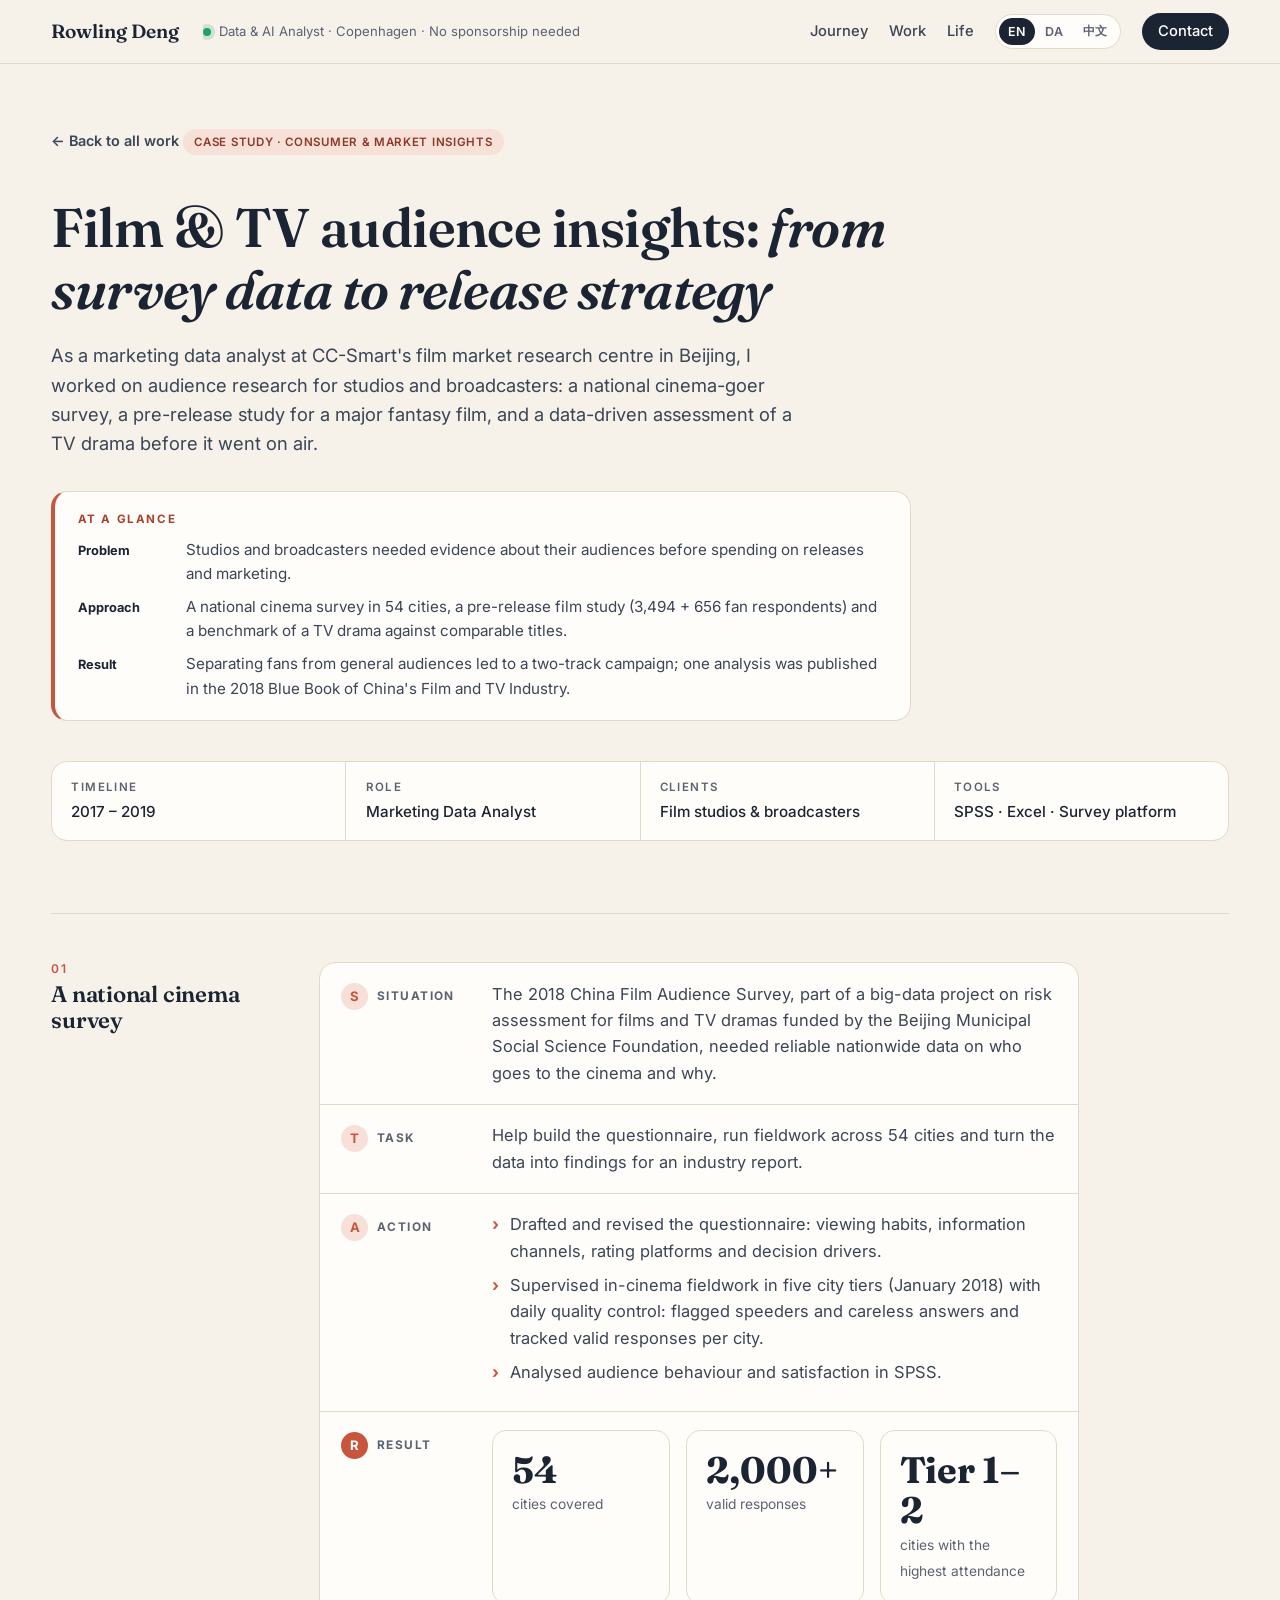
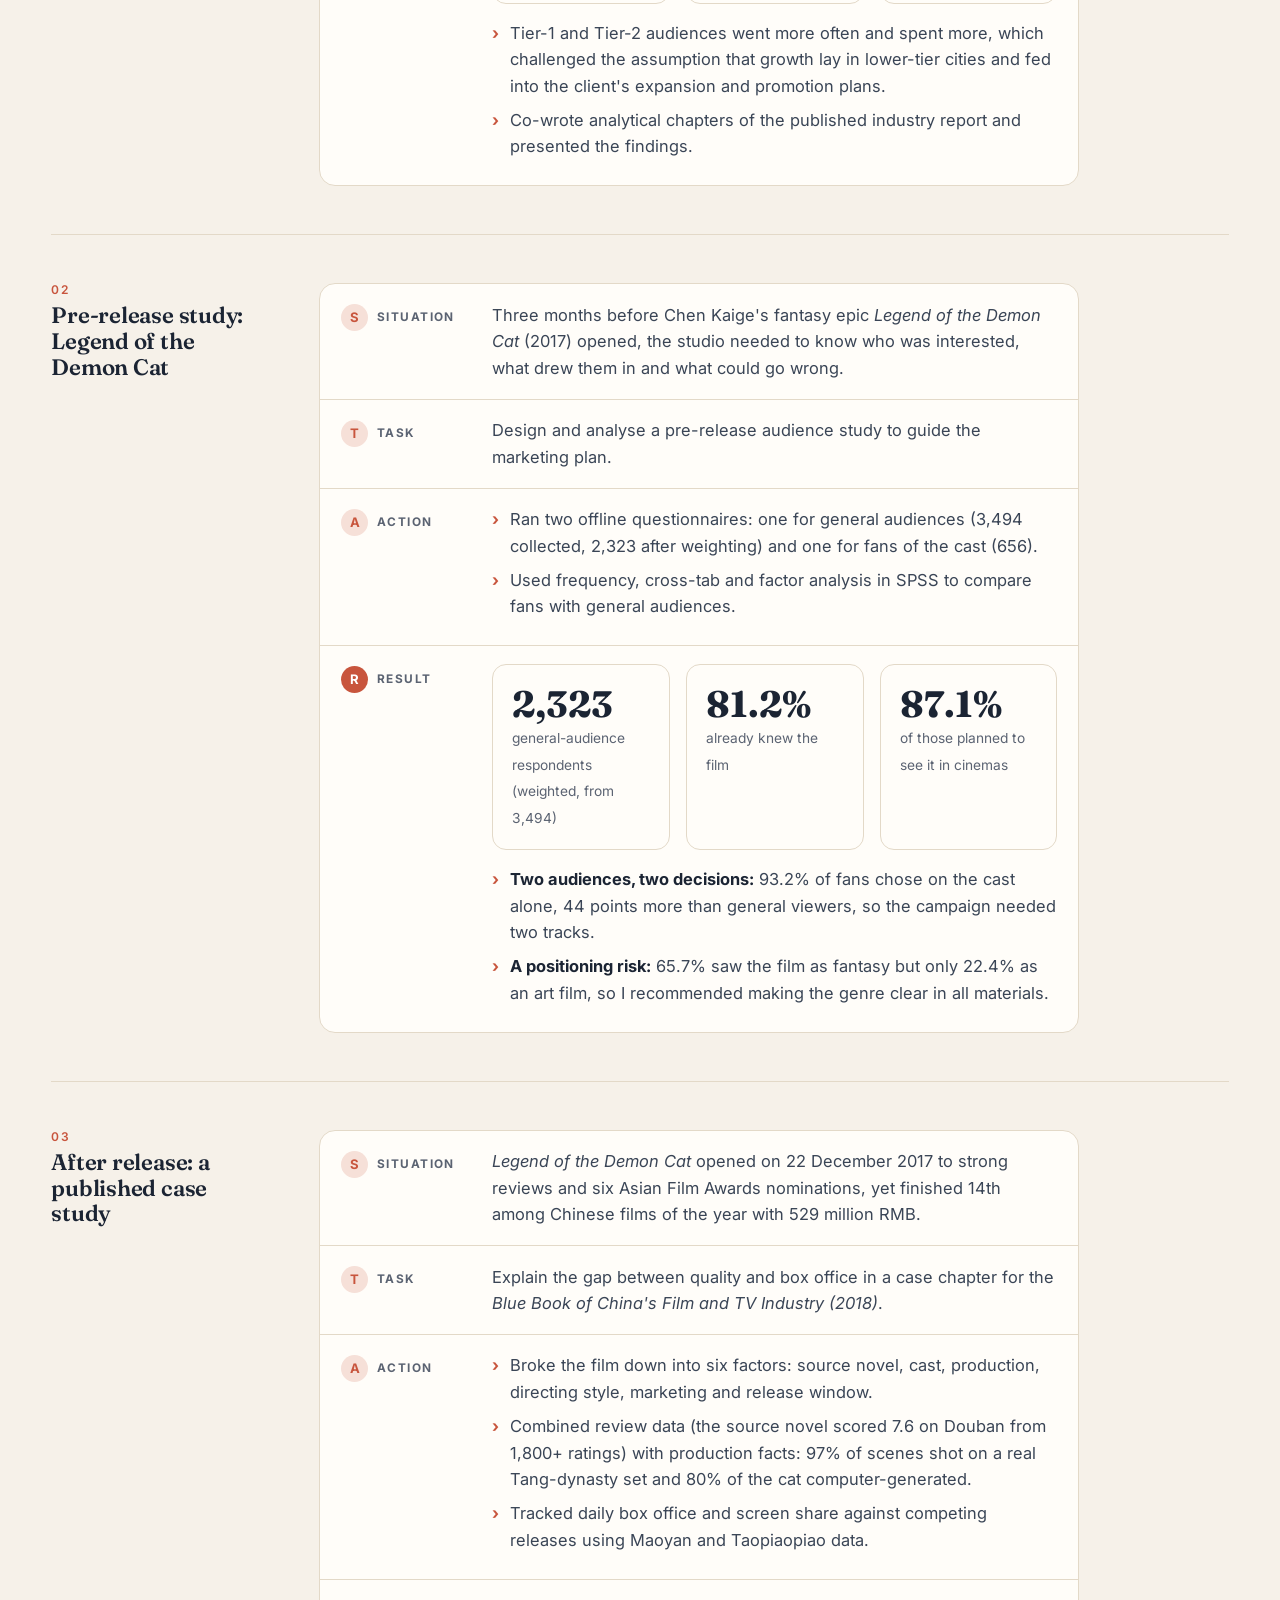
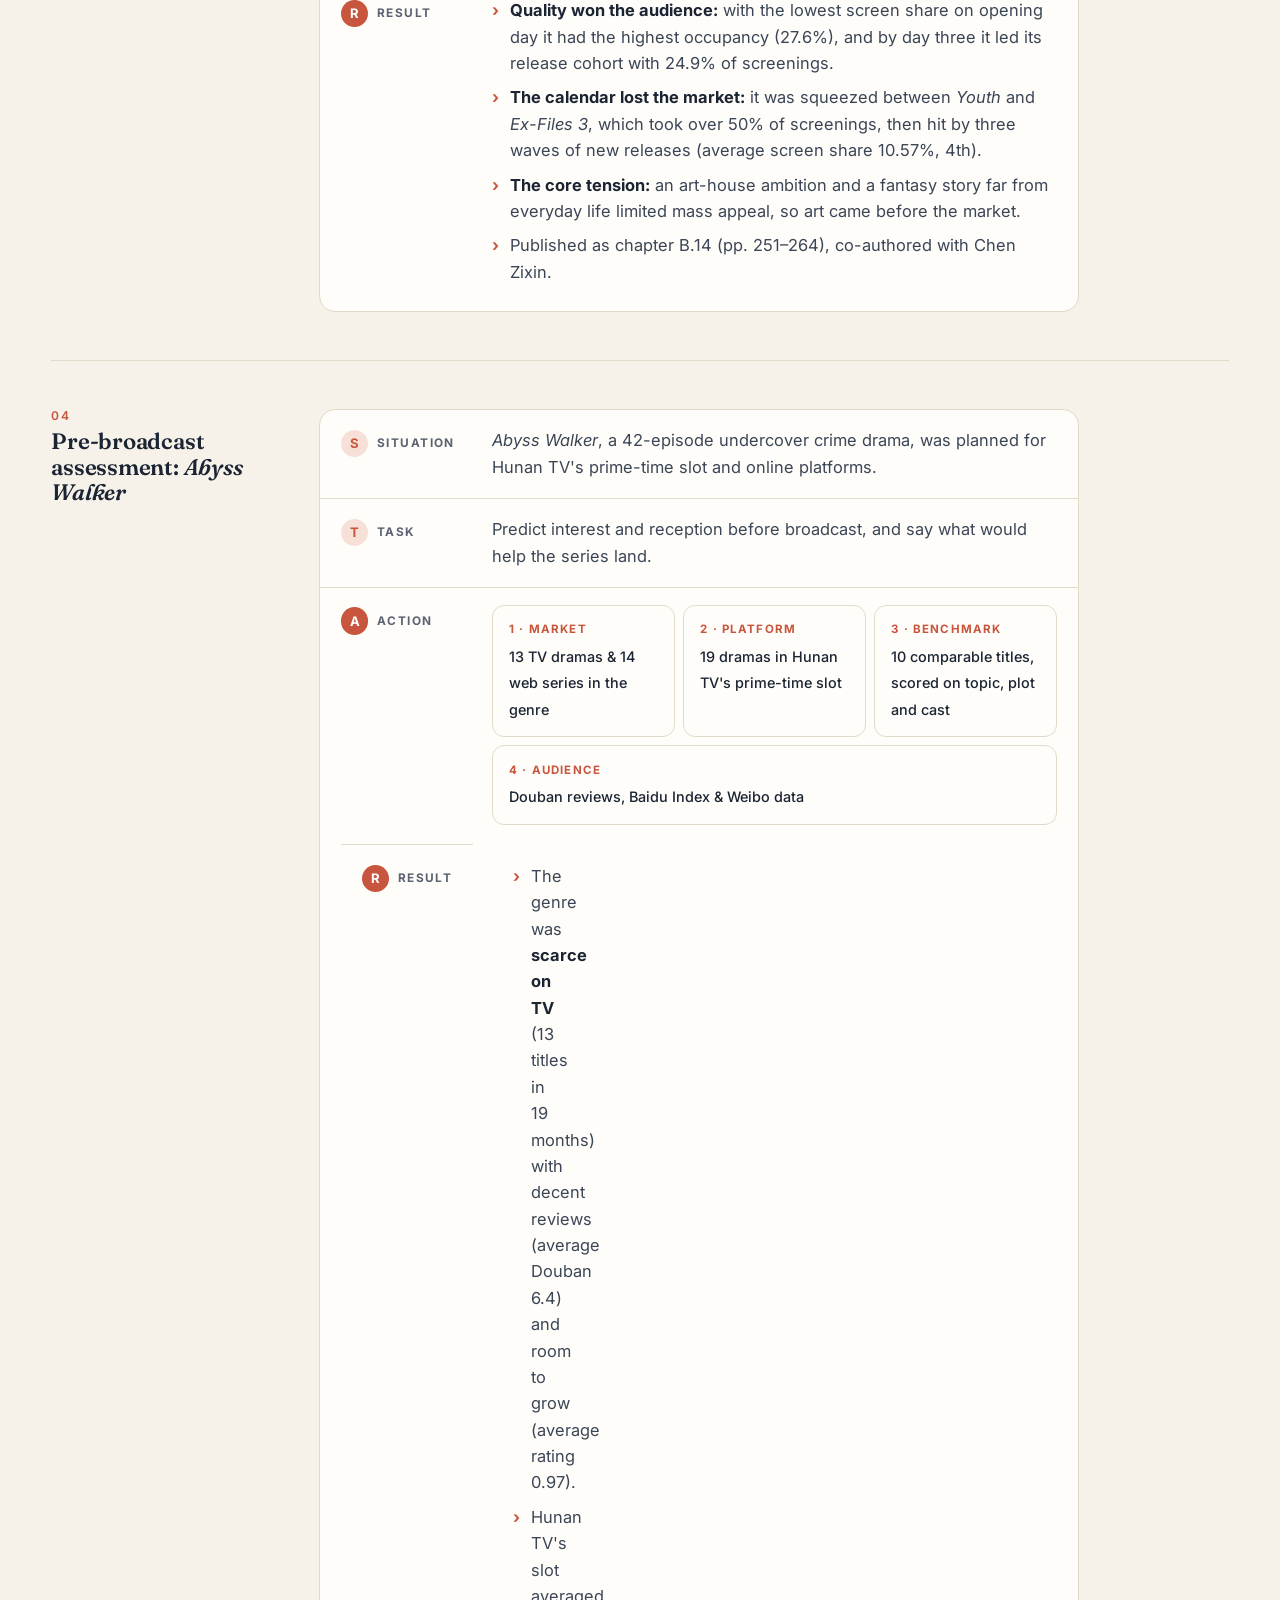
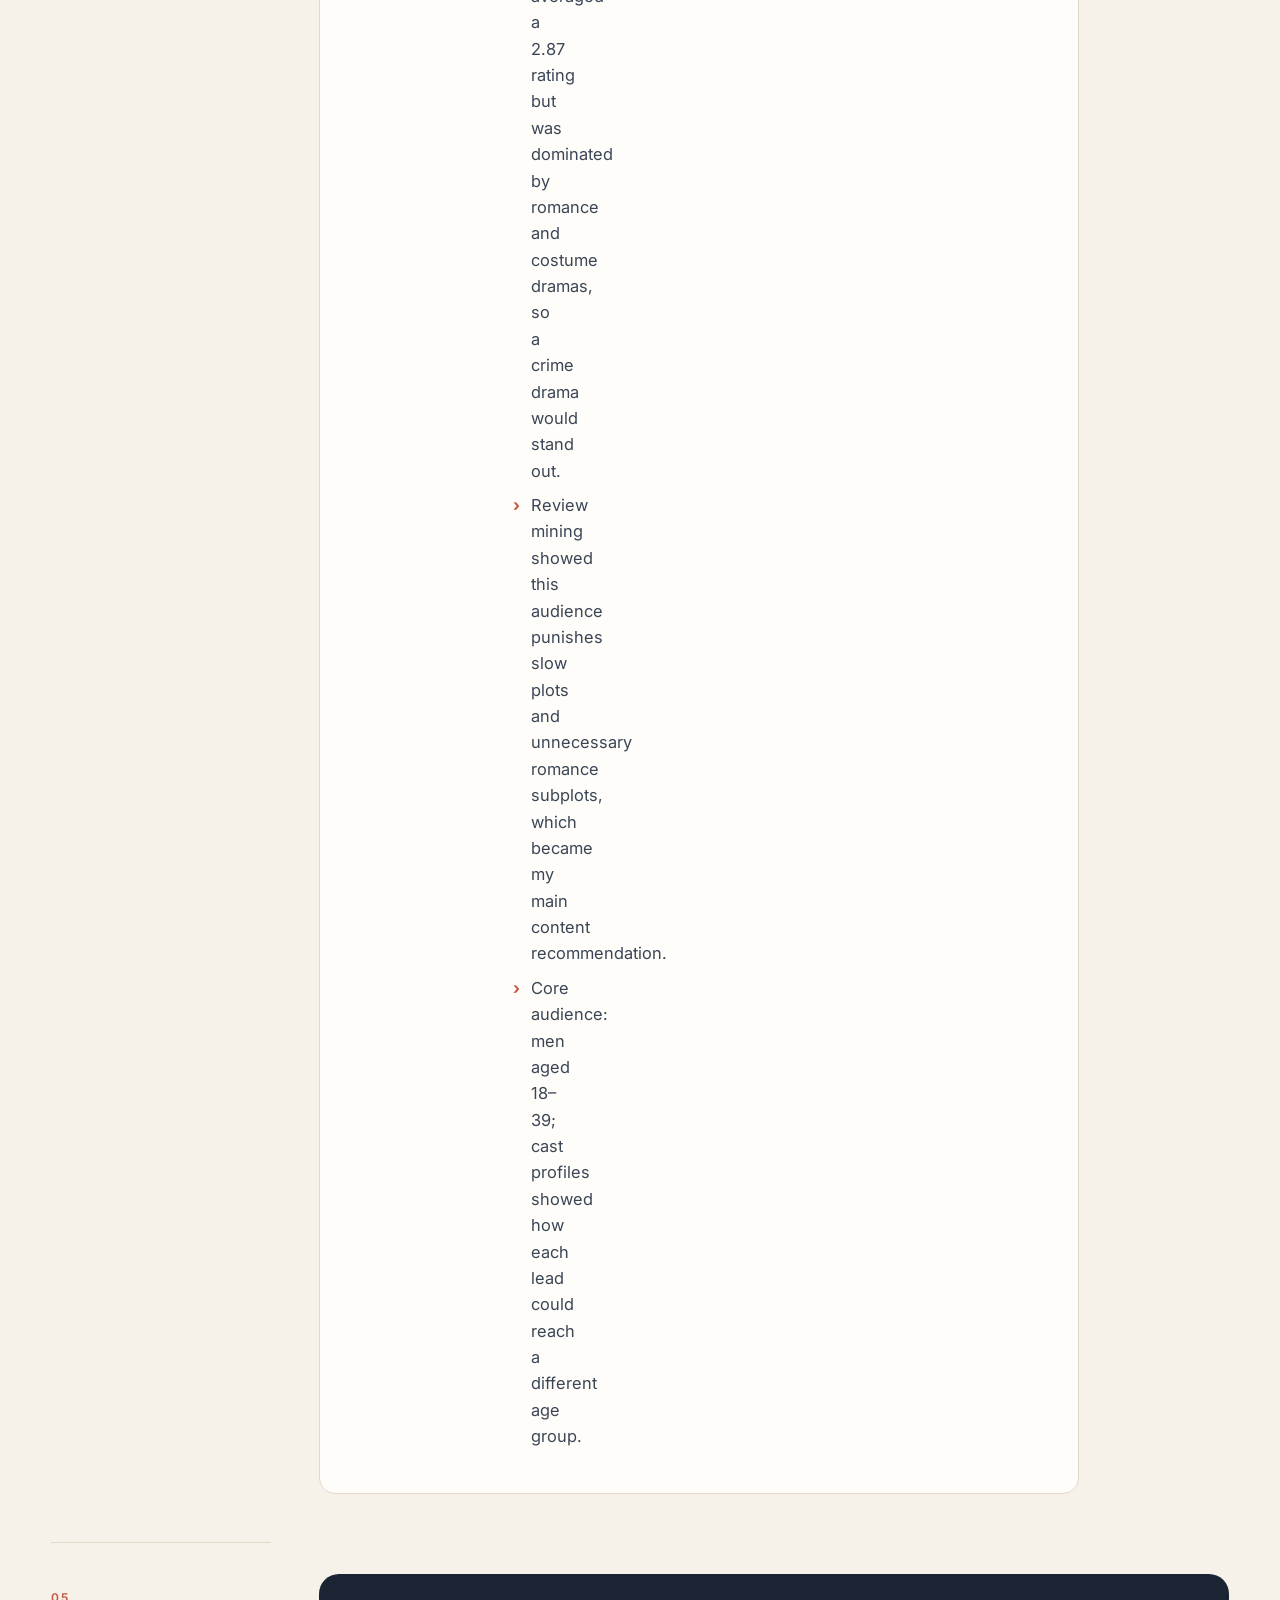
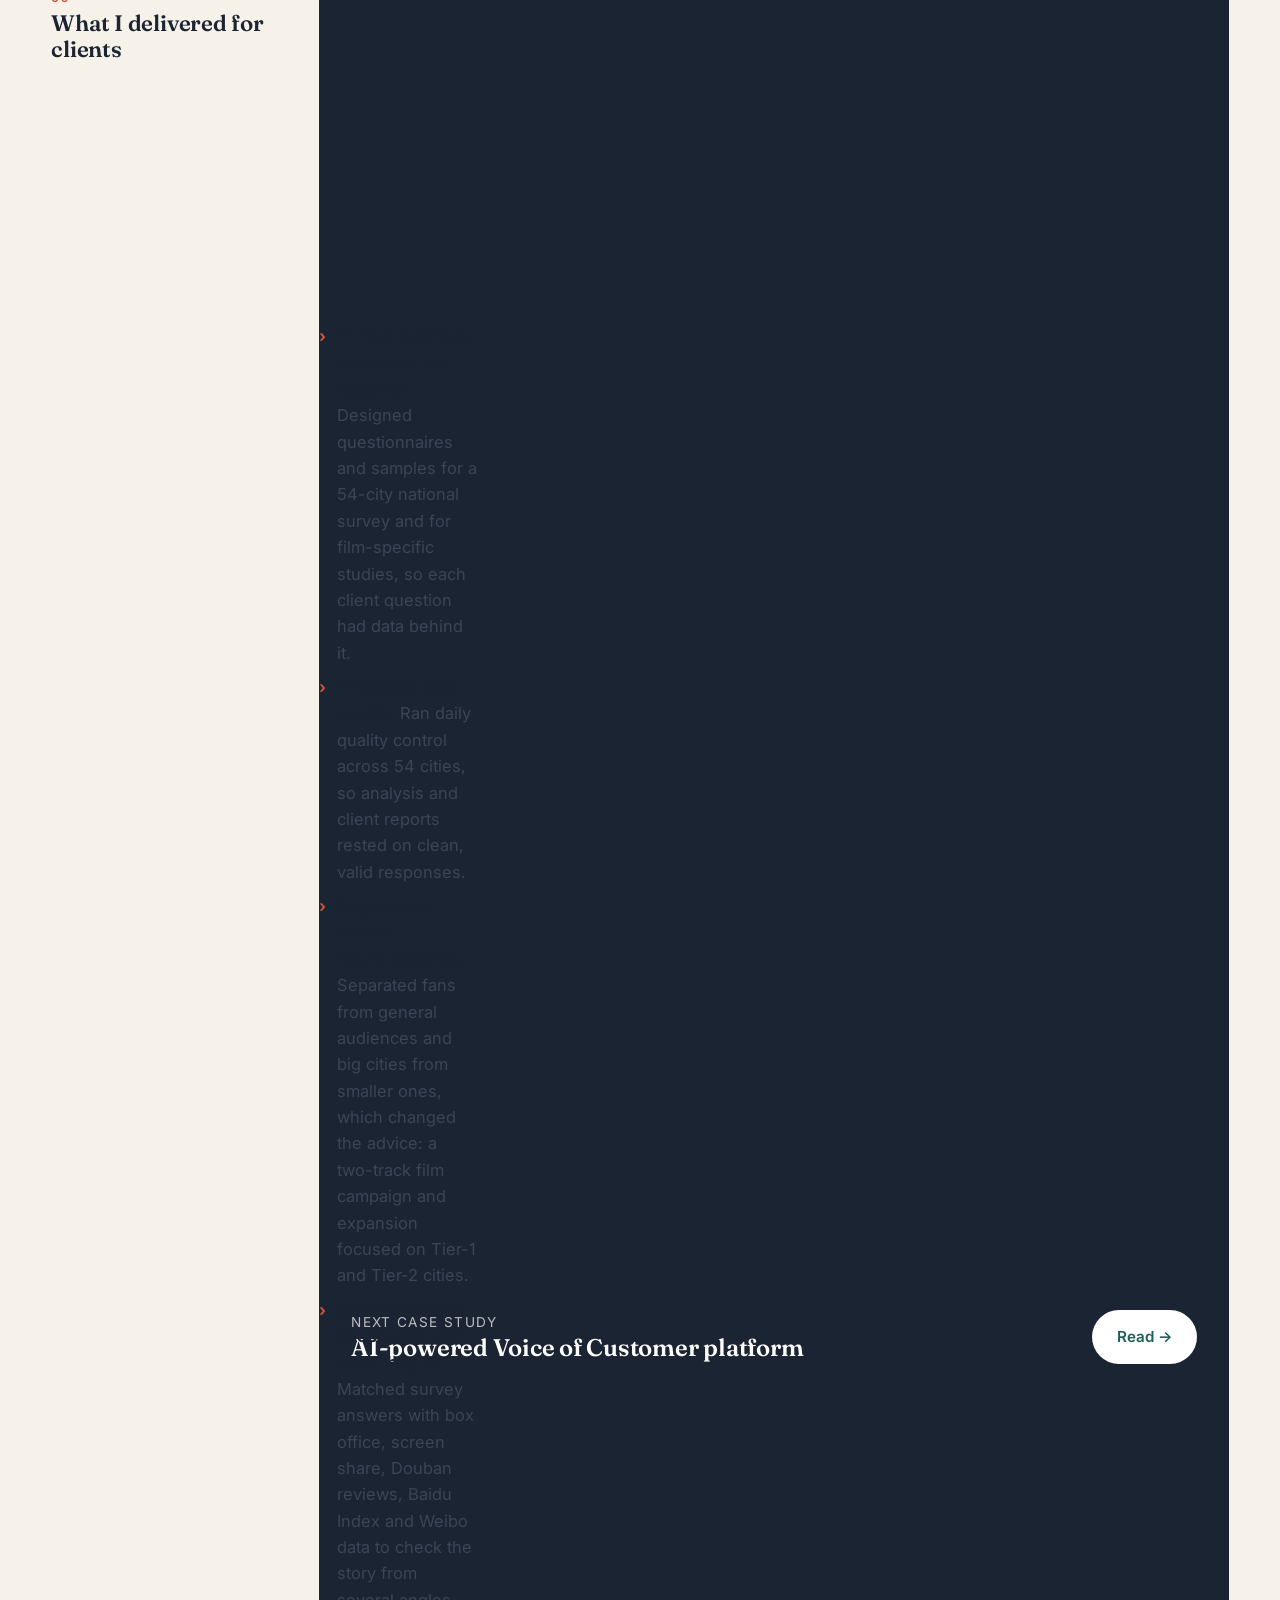
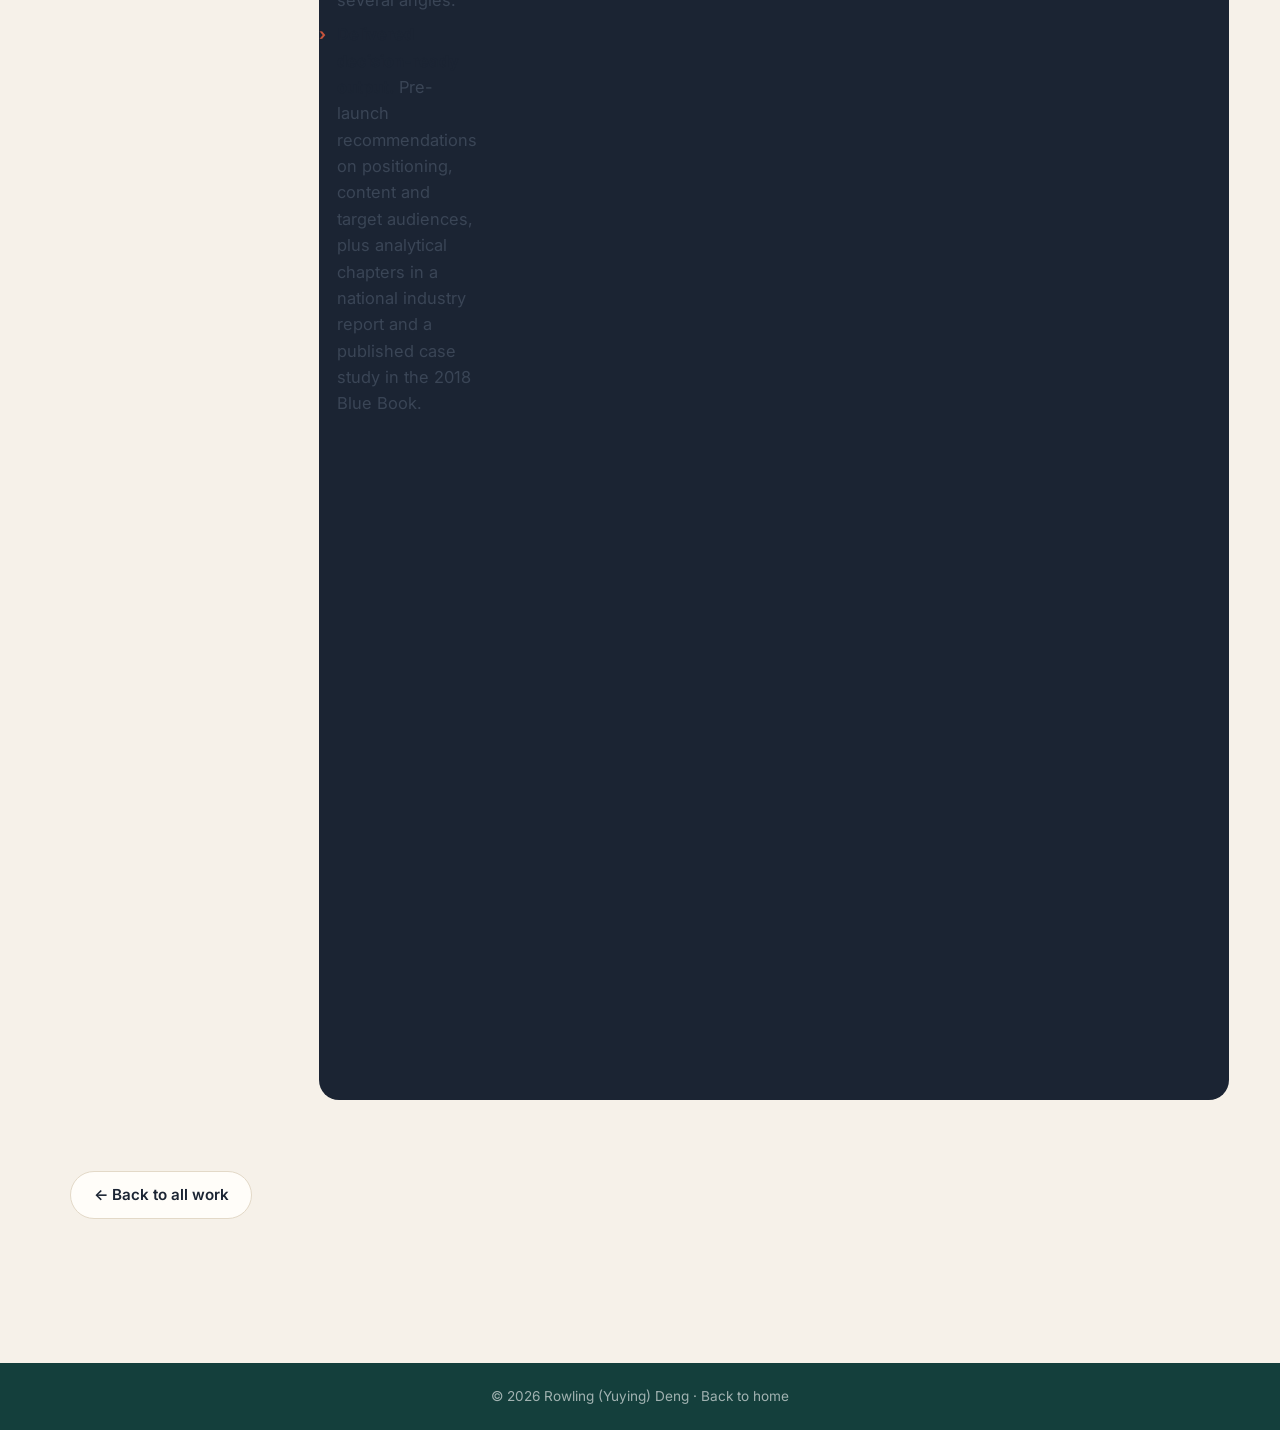
==== commit 4016eb64: "At-a-glance summaries on case pages; image, contrast and focus improvements; ICA award certificate C" ====
--- a/work/audience-insights.html
+++ b/work/audience-insights.html
@@ -10,7 +10,7 @@
   <meta property="og:title" content="Film & TV audience insights · Rowling Deng" />
   <meta property="og:description" content="54-city cinema survey, a 2,979-person pre-release study and a published case chapter." />
   <meta property="og:url" content="https://yuying6668.github.io/work/audience-insights.html" />
-  <meta property="og:image" content="https://yuying6668.github.io/assets/og-image-v3.png" />
+  <meta property="og:image" content="https://yuying6668.github.io/assets/og-image-v4.png" />
   <meta property="og:image:width" content="1200" />
   <meta property="og:image:height" content="630" />
   <meta name="twitter:card" content="summary_large_image" />
@@ -18,7 +18,7 @@
   <link rel="preconnect" href="https://fonts.googleapis.com" />
   <link rel="preconnect" href="https://fonts.gstatic.com" crossorigin />
   <link href="https://fonts.googleapis.com/css2?family=Inter:wght@400;500;600;700&family=Fraunces:ital,opsz,wght@0,9..144,500;0,9..144,600;1,9..144,500&display=swap" rel="stylesheet" />
-  <link rel="stylesheet" href="../style.css?v=202611051352" />
+  <link rel="stylesheet" href="../style.css?v=202611051429" />
 </head>
 <body class="case-research">
 
@@ -50,6 +50,7 @@
         As a marketing data analyst at CC-Smart's film market research centre in Beijing, I worked on audience research for studios and broadcasters:
         a national cinema-goer survey, a pre-release study for a major fantasy film, and a data-driven assessment of a TV drama before it went on air.
       </p>
+      <div class="glance"><p class="glance-k" data-i18n="gl.k">At a glance</p><dl><div><dt data-i18n="gl.p">Problem</dt><dd data-i18n="au.g1">Studios and broadcasters needed evidence about their audiences before spending on releases and marketing.</dd></div><div><dt data-i18n="gl.a">Approach</dt><dd data-i18n="au.g2">A national cinema survey in 54 cities, a pre-release film study (3,494 + 656 fan respondents) and a benchmark of a TV drama against comparable titles.</dd></div><div><dt data-i18n="gl.r">Result</dt><dd data-i18n="au.g3">Separating fans from general audiences led to a two-track campaign; one analysis was published in the 2018 Blue Book of China's Film and TV Industry.</dd></div></dl></div>
       <dl class="case-meta">
         <div><dt data-i18n="cs.timeline">Timeline</dt><dd data-i18n="au.m1">2017 – 2019</dd></div>
         <div><dt data-i18n="cs.role">Role</dt><dd data-i18n="au.m2">Marketing Data Analyst</dd></div>
@@ -201,7 +202,7 @@
 <footer class="footer">
   <div class="wrap">© 2026 Rowling (Yuying) Deng · <a href="../index.html" style="color:inherit" data-i18n="cs.home">Back to home</a></div>
 </footer>
-<script src="../i18n.js?v=202611051352"></script>
+<script src="../i18n.js?v=202611051429"></script>
 <script data-goatcounter="https://rowlingdeng.goatcounter.com/count" async src="https://gc.zgo.at/count.js"></script>
 </body>
 </html>
--- a/style.css
+++ b/style.css
@@ -8,7 +8,7 @@
   --card: #fffdf9;
   --ink: #1b2433;
   --ink-2: #3a4556;
-  --muted: #6b7484;
+  --muted: #5b6372;
   --line: #e3d9c8;
   --teal: #1f5f5b;
   --teal-soft: #dcebe8;
@@ -36,7 +36,7 @@
 
 h1, h2, h3 { font-family: var(--serif); font-weight: 600; letter-spacing: -.01em; line-height: 1.15; }
 h2 { font-size: clamp(1.9rem, 3.4vw, 2.8rem); margin-bottom: 1rem; }
-.kicker { font-size: .78rem; font-weight: 600; letter-spacing: .16em; text-transform: uppercase; color: var(--route); margin-bottom: .8rem; }
+.kicker { font-size: .78rem; font-weight: 600; letter-spacing: .16em; text-transform: uppercase; color: #a7432d; margin-bottom: .8rem; }
 .kicker-light { color: #f3c3b5; }
 .section-lead { color: var(--muted); font-size: 1.08rem; max-width: 640px; }
 
@@ -88,7 +88,7 @@
 .hero-contact .ic-in { background: #0a66c2; border-color: #0a66c2; color: #fff; font-weight: 700; font-size: .78rem; }
 
 .hero-card { background: var(--card); border: 1px solid var(--line); border-radius: 18px; padding: 0 0 6px; overflow: hidden; box-shadow: 0 24px 50px -34px rgba(27,36,51,.45); max-width: 340px; justify-self: end; width: 100%; }
-.hc-cover { height: 92px; background: linear-gradient(120deg, #1f5f5b, #4f938c 55%, #c8553d); }
+.hc-cover { height: 84px; background: #2c3a4f; }
 .hero-card img.hc-avatar { width: 136px; height: 136px; border-radius: 50%; object-fit: cover; border: 4px solid var(--card); box-shadow: 0 0 0 1px var(--line), 0 8px 20px -10px rgba(27,36,51,.5); margin: -68px 0 0 22px; position: relative; background: var(--card); }
 .hero-card-body { padding: .7rem 1.4rem 1rem; }
 @media (min-width: 901px) { .hero-card .hc-loc, .hero-card .hc-open { white-space: nowrap; } }
@@ -414,9 +414,25 @@
 .work-visual { background-size: cover; background-position: center; text-shadow: 0 1px 6px rgba(0,0,0,.35); }
 .work-ai .work-visual { background-image: linear-gradient(135deg, rgba(43,35,112,.92), rgba(91,75,183,.82) 60%, rgba(139,126,224,.72)), url(assets/bg-ai.jpg); background-position: center, top left; }
 .v-bi { background-image: linear-gradient(135deg, rgba(27,36,51,.92), rgba(31,95,91,.82) 60%, rgba(79,147,140,.72)), url(assets/bg-bi.jpg); background-position: center, top left; }
-.v-research { background-image: linear-gradient(135deg, rgba(122,46,30,.9), rgba(200,85,61,.8) 60%, rgba(224,138,111,.7)), url(assets/bg-phd.jpg); }
-.v-audience { background-image: linear-gradient(135deg, rgba(18,63,60,.92), rgba(31,95,91,.82) 60%, rgba(79,147,140,.72)), url(assets/bg-audience.jpg); }
+.v-research { background-image: linear-gradient(180deg, rgba(10,40,24,.55), rgba(10,40,24,.35) 50%, rgba(10,40,24,.6)), url(assets/bg-phd.jpg); }
+.v-audience { background-image: linear-gradient(135deg, rgba(18,63,60,.86), rgba(31,95,91,.62) 55%, rgba(31,95,91,.5)), url(assets/bg-audience.jpg); }
 .work-visual .flow span { background: rgba(255,255,255,.16); backdrop-filter: blur(2px); }
 .work-visual { transition: background-size .4s ease; }
-.life-list { margin: 0; padding-left: 1.1rem; color: var(--ink-2); font-size: .95rem; display: grid; gap: .45rem; }
-.life-list li::marker { color: var(--route, #c8553d); }
+.life-list { margin: 0; padding: 0; list-style: none; color: var(--ink-2); font-size: .95rem; display: grid; gap: .5rem; }
+.life-list li { position: relative; padding-left: 1.1rem; }
+.life-list li::before { content: "›"; position: absolute; left: 0; color: var(--route); font-weight: 700; }
+.pub-cert { display: inline-block; margin-left: .35rem; font-size: .78rem; font-weight: 600; color: var(--teal); border: 1px solid var(--line); border-radius: 999px; padding: .05rem .55rem; white-space: nowrap; }
+.pub-cert:hover { color: var(--route); border-color: var(--route); text-decoration: none; }
+
+/* Case study: at a glance */
+.glance { margin-top: 1.8rem; background: var(--card); border: 1px solid var(--line); border-left: 4px solid var(--route); border-radius: var(--radius); padding: 1.1rem 1.4rem 1.2rem; max-width: 860px; }
+.glance-k { font-size: .72rem; letter-spacing: .14em; text-transform: uppercase; font-weight: 700; color: #a7432d; margin-bottom: .6rem; }
+.glance dl { display: grid; gap: .55rem; margin: 0; }
+.glance dl > div { display: grid; grid-template-columns: 92px 1fr; gap: 1rem; align-items: baseline; }
+.glance dt { font-size: .8rem; font-weight: 700; color: var(--ink); }
+.glance dd { margin: 0; font-size: .95rem; color: var(--ink-2); }
+.glance dd strong { color: var(--ink); }
+@media (max-width: 600px) { .glance dl > div { grid-template-columns: 1fr; gap: .1rem; } }
+
+/* Accessibility: visible keyboard focus */
+a:focus-visible, button:focus-visible, summary:focus-visible { outline: 2px solid var(--teal); outline-offset: 3px; border-radius: 6px; }
